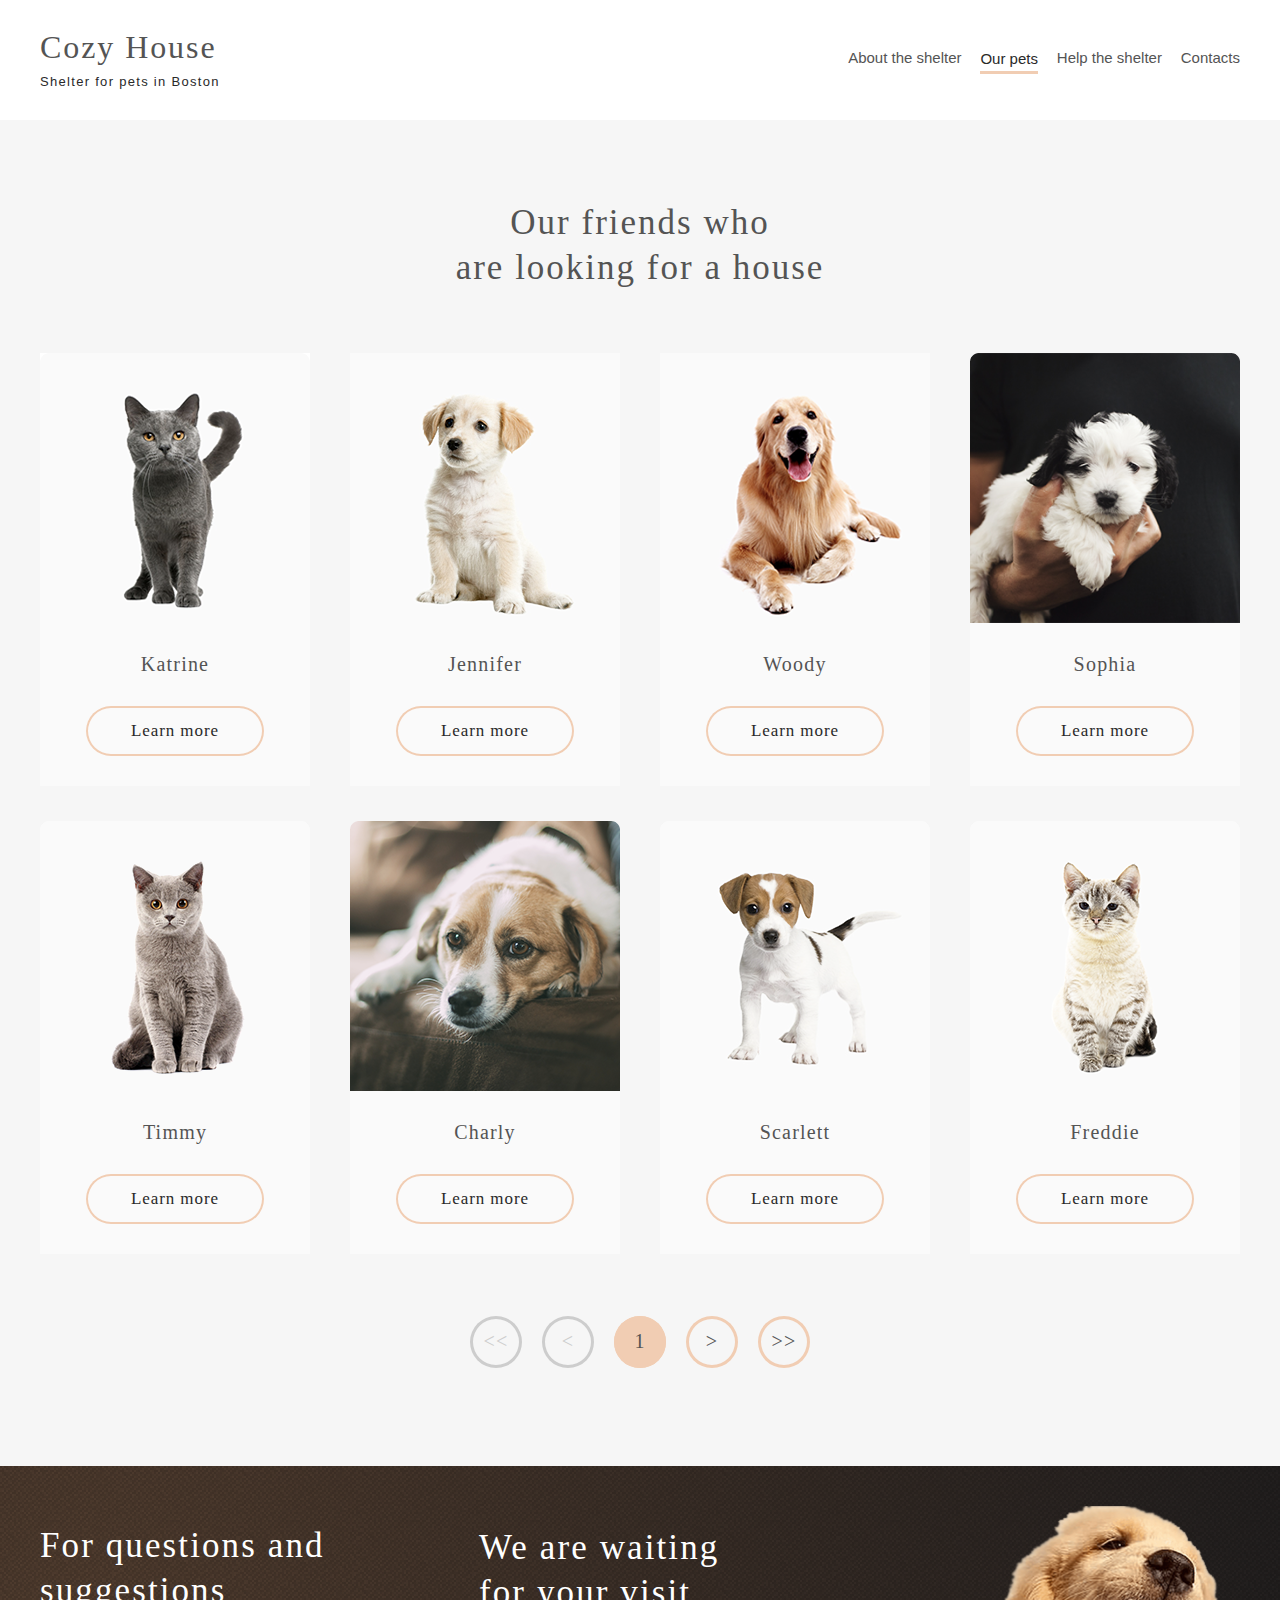
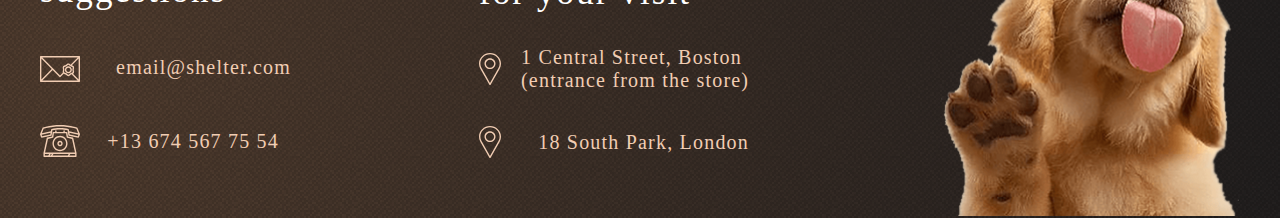
==== pages/pets/pets.html @ a956bc63 "feat: finish adaptive main page" ====
<!doctype html>
<html lang="en">
<head>
  <meta charset="UTF-8">
  <meta name="viewport"
        content="width=device-width, user-scalable=no, initial-scale=1.0, maximum-scale=1.0, minimum-scale=1.0">
  <meta http-equiv="X-UA-Compatible" content="ie=edge">
  <title>Our Pets</title>
  <link href="pets.css" type="text/css" rel="stylesheet">
  <link rel="icon" href="favicon.ico" type="image/x-icon">
</head>
<body>
<div class="wrapper">
  <header>
    <div class="logo">
      <div class="logo__title">
        Cozy House
      </div>
      <div class="logo__subtitle">
        Shelter for pets in Boston
      </div>
    </div>
    <nav class="menu">
      <img class="burger-button" src="../../assets/images/main/start_screen/Burger.svg" alt="">
      <ul class="list">
        <li class="list__item">
          <a class="list__link list__link_disabled">
            About the shelter
          </a>
        </li>
        <li class="list__item">
          <a class="list__link list__link_active">
            Our pets
          </a>
        </li>
        <li class="list__item">
          <a class="list__link list__link_disabled">
            Help the shelter
          </a>
        </li>
        <li class="list__item">
          <a class="list__link list__link_disabled">
            Contacts
          </a>
        </li>
      </ul>
    </nav>
  </header>
</div>
<div class="pets">
  <div class="wrapper">
    <div class="pets__wrapper">
      <h3 class="pets__title"><span>Our friends who</span> <span>are looking for a house</span></h3>
      <div class="pets__content">
        <div class="pets__content__cards">
          <div class="card card__left-side">
            <img class="card__image" src="../../assets/images/main/pets/pets-katrine.png" alt="Cat Katrine">
            <div class="card__content">
              <h4 class="card__title">
                Katrine
              </h4>
              <button class="card__button">Learn more</button>
            </div>
          </div>
          <div class="card">
            <img class="card__image" src="../../assets/images/main/pets/pets-jennifer.png" alt="Puppy Jennifer">
            <div class="card__content">
              <h4 class="card__title">
                Jennifer
              </h4>
              <button class="card__button">Learn more</button>
            </div>
          </div>
          <div class="card">
            <img class="card__image" src="../../assets/images/main/pets/pets-woody.png" alt="Dog Woody">
            <div class="card__content">
              <h4 class="card__title">
                Woody
              </h4>
              <button class="card__button">Learn more</button>
            </div>
          </div>
          <div class="card card__right-side">
            <img class="card__image" src="../../assets/images/pets_page/pets-sophia.png" alt="Dog Woody">
            <div class="card__content">
              <h4 class="card__title">
                Sophia
              </h4>
              <button class="card__button">Learn more</button>
            </div>
          </div>
          <div class="break"></div>
          <div class="card card__left-side">
            <img class="card__image" src="../../assets/images/pets_page/pets-timmy.png" alt="Dog Woody">
            <div class="card__content">
              <h4 class="card__title">
                Timmy
              </h4>
              <button class="card__button">Learn more</button>
            </div>
          </div>
          <div class="card">
            <img class="card__image" src="../../assets/images/pets_page/pets-charly.png" alt="Dog Woody">
            <div class="card__content">
              <h4 class="card__title">
                Charly
              </h4>
              <button class="card__button">Learn more</button>
            </div>
          </div>
          <div class="card">
            <img class="card__image" src="../../assets/images/pets_page/pets-scarlet.png" alt="Dog Woody">
            <div class="card__content">
              <h4 class="card__title">
                Scarlett
              </h4>
              <button class="card__button">Learn more</button>
            </div>
          </div>
          <div class="card card__right-side">
            <img class="card__image" src="../../assets/images/pets_page/pets-freddie.png" alt="Dog Woody">
            <div class="card__content">
              <h4 class="card__title">
                Freddie
              </h4>
              <button class="card__button">Learn more</button>
            </div>
          </div>
        </div>
      </div>
      <div class="pagination">
        <button class="pagination__button pagination__button__disabled"><<</button>
        <button class="pagination__button pagination__button__disabled"><</button>
        <button class="pagination__button pagination__button__active">1</button>
        <button class="pagination__button">></button>
        <button class="pagination__button">>></button>
      </div>
    </div>
  </div>
</div>


<footer class="footer">
  <div class="wrapper">
    <div class="footer__wrapper">
      <div class="footer__content">
        <div class="footer__content-1">
          <h3>For questions and suggestions</h3>
          <div class="footer__content-1__email">
            <img src="../../assets/images/main/footer/mail.svg" alt="">
            <h4><a href="mailto:email@shelter.com">email@shelter.com</a></h4>
          </div>
          <div class="footer__content-1__phone">
            <img src="../../assets/images/main/footer/phone.svg" alt="">
            <h4><a href="tel:13 674 567 75 54">+13 674 567 75 54</a></h4>
          </div>
        </div>
        <div class="footer__content-2">
          <h3><span>We are waiting</span><span> for your visit</span></h3>
          <div class="footer__content-2__address">
            <img src="../../assets/images/main/footer/pin.svg" alt="">
            <h4><a href="https://goo.gl/maps/xP6PQfseTddWFfBh7" target="_blank">1 Central Street, Boston (entrance from
              the store)</a></h4>
          </div>
          <div class="footer__content-2__city">
            <img src="../../assets/images/main/footer/pin.svg" alt="">
            <h4><a href="https://goo.gl/maps/x11BV74oHRao1bEs8" target="_blank">18 South Park, London</a></h4>
          </div>
        </div>
        <div class="footer__content-image">
          <img src="../../assets/images/main/footer/footer-puppy.png" alt="">
        </div>
      </div>
    </div>
  </div>
</footer>
</body>
</html>
---- pages/pets/pets.css ----
@font-face {
  font-family: Georgia; }
:root {
  font-size: 10px; }

* {
  margin: 0;
  padding: 0;
  -webkit-box-sizing: border-box;
  -moz-box-sizing: border-box;
  box-sizing: border-box; }

.wrapper {
  display: flex;
  margin: 0 auto;
  max-width: 128rem;
  justify-content: space-between; }

header {
  display: flex;
  justify-content: space-between;
  width: 100%;
  padding: 6rem 4rem; }

.logo {
  display: flex;
  flex-direction: column;
  margin-right: 8.1rem; }
  .logo__title {
    color: #F1CDB3;
    font-family: Georgia;
    font-size: 3.2rem;
    line-height: 110%;
    letter-spacing: 0.192rem;
    white-space: nowrap; }
  .logo__subtitle {
    margin-top: 10px;
    color: #FFFFFF;
    text-align: center;
    font-family: Arial;
    font-style: normal;
    font-weight: normal;
    font-size: 1.3rem;
    letter-spacing: 0.13rem;
    line-height: 110%; }

.menu {
  display: flex;
  width: 47.3rem; }
  .menu .burger-button {
    visibility: collapse; }

.list {
  display: flex;
  justify-content: space-between;
  width: 100%;
  margin: 0;
  padding-bottom: 0.4rem;
  list-style-type: none; }
  .list .list__item {
    display: flex;
    align-items: center;
    color: #FAFAFA; }
    .list .list__item .list__link {
      font-family: Arial, sans-serif;
      font-size: 1.5rem;
      line-height: 160%;
      cursor: pointer; }
      .list .list__item .list__link_active {
        border-bottom: solid 3px #F1CDB3;
        padding-top: 0.5rem; }
        .list .list__item .list__link_active:hover {
          border-bottom: transparent; }
      .list .list__item .list__link_disabled {
        color: #CDCDCD; }
        .list .list__item .list__link_disabled:hover {
          color: #fff; }

.bg {
  background: url(../../assets/images/noise_transparent@2x.png), radial-gradient(100% 215.42% at 0% 0%, #5B483A 0%, #262425 100%), #211F20; }

.hero {
  display: flex; }
  .hero__wrapper {
    display: flex;
    width: 100%;
    justify-content: space-between;
    flex-direction: row; }
  .hero__content {
    display: flex;
    flex-direction: column;
    justify-content: center;
    padding-bottom: 4rem;
    align-items: flex-start; }
  .hero__title {
    padding: 0 0 4rem 0;
    max-width: 31rem;
    color: #FFFFFF;
    line-height: 130%;
    font-family: Georgia, Serif;
    font-size: 4.4rem;
    font-weight: 400; }
  .hero__subtitle {
    padding-bottom: 1rem;
    max-width: 46rem;
    color: #CDCDCD;
    font-family: Arial, sans-serif;
    line-height: 160%;
    font-weight: 400;
    font-size: 1.5rem; }
  .hero__button {
    background-color: #F1CDB3;
    border-radius: 100px;
    font-family: Georgia, serif;
    font-size: 17px;
    padding: 1.5rem 4.5rem;
    letter-spacing: 0.0108rem;
    cursor: pointer;
    outline: transparent;
    border: none;
    transition-duration: 0.3s;
    color: #292929;
    margin-top: 3.5rem;
    margin-bottom: 4rem;
    letter-spacing: 0.1rem; }
    .hero__button:hover {
      background-color: #FDDCC4; }
  .hero .puppy-bg {
    padding: 0 0 0 4rem; }

.about {
  display: flex;
  justify-content: space-between; }
  .about__wrapper {
    display: flex;
    width: 100%;
    justify-content: space-between;
    padding: 8rem 17.5rem 10rem 17.5rem; }
  .about .wrapper {
    justify-content: center; }
  .about__content {
    display: flex;
    justify-content: center;
    flex-direction: column;
    max-width: 43rem;
    margin-left: 12rem; }
  .about__title {
    color: #545454;
    font-family: Georgia, Serif;
    font-style: normal;
    font-weight: normal;
    font-size: 3.5rem;
    line-height: 130%;
    letter-spacing: 0.21rem;
    color: #545454; }
    .about__title span {
      display: block; }
  .about__description {
    margin-top: 2.5rem; }
    .about__description p {
      color: #545454;
      font-family: Arial, sans-serif;
      font-style: normal;
      font-weight: normal;
      font-size: 1.5rem;
      line-height: 160%;
      color: #545454; }
      .about__description p:nth-child(2) {
        margin-top: 2.5rem; }

.pets {
  padding-top: 8rem;
  padding-bottom: 10rem;
  background: #F6F6F6; }
  .pets__wrapper {
    width: 100%;
    display: flex;
    flex-direction: column;
    align-items: center; }
  .pets__title {
    max-width: 40rem;
    text-align: center;
    color: #545454;
    font-family: Georgia, Serif;
    font-style: normal;
    font-weight: normal;
    font-size: 3.5rem;
    line-height: 130%;
    letter-spacing: 0.21rem;
    color: #545454; }
    .pets__title span {
      display: block;
      letter-spacing: 0.2rem; }
  .pets__content {
    display: flex;
    align-items: center; }
    .pets__content .slider-button {
      display: flex;
      justify-content: center;
      align-items: center;
      width: 5.2rem;
      height: 5.2rem;
      border: none;
      box-shadow: inset 0 0 0 0.3rem #F1CDB3;
      border-radius: 100%;
      padding: 1.9rem;
      background: transparent;
      cursor: pointer;
      transition-duration: 0.3s;
      outline: transparent;
      outline: transparent; }
      .pets__content .slider-button:hover {
        box-shadow: none;
        background-color: #FDDCC4; }
    .pets__content .slider-button_right {
      display: flex;
      justify-content: center;
      align-items: center;
      width: 5.2rem;
      height: 5.2rem;
      border: none;
      box-shadow: inset 0 0 0 0.3rem #F1CDB3;
      border-radius: 100%;
      padding: 1.9rem;
      background: transparent;
      cursor: pointer;
      transition-duration: 0.3s;
      outline: transparent;
      transform: scaleX(-1);
      outline: transparent; }
      .pets__content .slider-button_right:hover {
        box-shadow: none;
        background-color: #FDDCC4; }
    .pets__content__cards {
      display: flex;
      padding: 6rem 0.8rem; }
      .pets__content__cards .card {
        display: flex;
        flex-direction: column;
        border-radius: 0.9rem;
        margin: 0 4.5rem; }
        .pets__content__cards .card:hover {
          box-shadow: 0px 2px 35px 14px rgba(13, 13, 13, 0.04); }
        .pets__content__cards .card__image {
          width: 100%; }
        .pets__content__cards .card__content {
          display: flex;
          flex-direction: column;
          align-items: center;
          padding-bottom: 3rem;
          background: #fafafa; }
        .pets__content__cards .card__title {
          margin: 3rem 0;
          font-family: Georgia, Serif;
          font-style: normal;
          font-weight: normal;
          font-size: 2rem;
          line-height: 115%;
          letter-spacing: 0.12rem;
          color: #545454; }
        .pets__content__cards .card__button {
          background: transparent;
          box-shadow: inset 0 0 0 2px #F1CDB3;
          border-radius: 100px;
          font-family: Georgia, serif;
          font-size: 17px;
          padding: 1.5rem 4.5rem;
          letter-spacing: 0.0108rem;
          cursor: pointer;
          outline: transparent;
          border: none;
          transition-duration: 0.3s;
          color: #292929;
          letter-spacing: 0.09rem; }
          .pets__content__cards .card__button:hover {
            box-shadow: none;
            background-color: #FDDCC4; }
  .pets__button {
    background-color: #F1CDB3;
    border-radius: 100px;
    font-family: Georgia, serif;
    font-size: 17px;
    padding: 1.5rem 4.5rem;
    letter-spacing: 0.0108rem;
    cursor: pointer;
    outline: transparent;
    border: none;
    transition-duration: 0.3s;
    color: #292929;
    width: 26rem;
    letter-spacing: 0.09rem;
    padding: 1.8rem 4.5rem; }
    .pets__button:hover {
      background-color: #FDDCC4; }

.help {
  padding-top: 8rem;
  padding-bottom: 10rem; }
  .help__wrapper {
    width: 100%;
    display: flex;
    flex-direction: column;
    align-items: center; }
  .help__title {
    font-family: Georgia, Serif;
    font-style: normal;
    font-weight: normal;
    font-size: 3.5rem;
    line-height: 130%;
    letter-spacing: 0.21rem;
    color: #545454;
    text-align: center; }
    .help__title span {
      display: block; }
  .help__content {
    display: flex;
    flex-direction: row;
    max-width: 102.6rem;
    max-height: 28.1rem;
    margin-top: 6rem;
    text-align: center;
    justify-content: space-between;
    flex-wrap: wrap;
    gap: 0 8rem; }
    .help__content .help__item {
      display: flex;
      flex-direction: column;
      justify-content: space-between; }
      .help__content .help__item h4 {
        margin-top: 2rem;
        font-family: Georgia, Serif;
        font-style: normal;
        font-weight: normal;
        font-size: 2rem;
        line-height: 115%;
        letter-spacing: 0.12rem;
        color: #545454; }
    .help__content .help__item:nth-child(6) {
      margin-left: 8.5rem; }
    .help__content .help__item:nth-child(9) {
      margin-right: 8.5rem; }
    .help__content .help__item:nth-child(n+6) {
      margin-top: 5.5rem; }
    .help__content .help__icon {
      margin-bottom: 1rem; }

.donation {
  background: #F6F6F6; }
  .donation__wrapper {
    width: 100%;
    display: flex;
    flex-direction: column;
    align-items: center; }
  .donation__content {
    display: flex;
    flex-direction: row;
    padding: 8rem 14.2rem 0 18.2rem;
    margin-bottom: 10.2rem; }
    .donation__content__image {
      padding-top: 1rem; }
    .donation__content__info {
      display: flex;
      flex-direction: column;
      justify-content: space-between;
      padding-left: 3rem; }
      .donation__content__info span {
        display: block; }
      .donation__content__info h3 {
        font-family: Georgia, Serif;
        font-style: normal;
        font-weight: normal;
        font-size: 3.5rem;
        line-height: 130%;
        letter-spacing: 0.21rem;
        color: #545454; }
      .donation__content__info h5 {
        font-family: Georgia, Serif;
        font-style: normal;
        font-weight: normal;
        font-size: 1.5rem;
        line-height: 110%;
        letter-spacing: 0.09rem;
        padding-top: 2.2rem; }
      .donation__content__info .donation__credit {
        display: flex;
        flex-direction: row;
        justify-content: space-evenly;
        align-items: flex-start;
        height: 4.3rem;
        width: 34.9rem;
        border-radius: 0.9rem;
        background-color: #F1CDB3;
        margin-top: 1.8rem;
        padding-top: 1rem; }
        .donation__content__info .donation__credit__number {
          font-family: Georgia, Serif;
          font-style: normal;
          font-weight: normal;
          font-size: 2rem;
          line-height: 115%;
          letter-spacing: 0.12rem;
          color: #545454;
          cursor: pointer; }
      .donation__content__info p {
        font-family: Arial;
        font-style: italic;
        font-weight: normal;
        font-size: 1.2rem;
        line-height: 150%;
        padding-top: 2rem;
        color: #B2B2B2; }

.footer {
  background: url(../../assets/images/noise_transparent@2x.png), radial-gradient(110.67% 538.64% at 5.73% 50%, #513D2F 0%, #1A1A1C 100%), #211F20; }
  .footer__wrapper {
    width: 100%; }
  .footer__content {
    display: flex;
    flex-direction: row;
    align-items: center;
    justify-content: space-between; }
    .footer__content-1 {
      max-width: 30rem;
      height: 23.4rem;
      margin-left: 4rem;
      margin-bottom: 0.4rem; }
      .footer__content-1__email {
        display: flex;
        flex-direction: row;
        justify-content: space-between;
        width: 25.1rem;
        padding-top: 4.2rem; }
      .footer__content-1__phone {
        display: flex;
        flex-direction: row;
        justify-content: space-between;
        width: 23.9rem;
        padding-top: 4.3rem; }
        .footer__content-1__phone h4 {
          padding-top: 0.5rem; }
    .footer__content-2 {
      display: flex;
      flex-direction: column;
      width: 30.2rem;
      height: 23.4rem;
      margin-right: 2rem; }
      .footer__content-2 span {
        display: block; }
      .footer__content-2 h3 {
        max-width: 32.5rem; }
      .footer__content-2__address {
        display: flex;
        flex-direction: row;
        justify-content: space-between;
        margin-top: 3rem; }
        .footer__content-2__address h4 {
          padding-left: 2rem; }
      .footer__content-2__city {
        display: flex;
        flex-direction: row;
        justify-content: space-between;
        margin-top: 3.4rem;
        width: 27rem; }
        .footer__content-2__city h4 {
          margin-top: 0.5rem; }
    .footer__content a {
      color: #F1CDB3;
      text-decoration: none; }
      .footer__content a:hover {
        text-decoration: underline; }
    .footer__content-image {
      margin-top: 4rem;
      margin-right: 4rem; }
    .footer__content h3 {
      font-family: Georgia, Serif;
      font-style: normal;
      font-weight: normal;
      font-size: 3.5rem;
      line-height: 130%;
      letter-spacing: 0.21rem;
      color: #545454;
      color: #FFFFFF; }
    .footer__content h4 {
      font-family: Georgia, Serif;
      font-style: normal;
      font-weight: normal;
      font-size: 2rem;
      line-height: 115%;
      letter-spacing: 0.12rem;
      color: #545454;
      color: #F1CDB3; }

@media screen and (max-width: 1279px) {
  body {
    width: 76.8rem;
    margin: 0 auto; }

  .wrapper {
    max-width: 76.8rem; }

  header {
    padding: 3rem; }
    header .logo {
      margin-right: 4.1rem; }

  .hero {
    flex-wrap: wrap; }
    .hero__content {
      padding-right: 7rem;
      flex-direction: column;
      align-items: center;
      margin: 3rem 0 0 0; }
    .hero .puppy-bg {
      padding: 5.9rem 0 0 14.1rem;
      width: 71.2rem; }
    .hero__title {
      padding: 0 0 3rem 0;
      margin-right: 8rem; }
    .hero__subtitle {
      padding: 0;
      margin-top: 1.2rem;
      margin-left: 7.4rem; }
    .hero__button {
      margin: 4.5rem 0 0 6.8rem; }

  .about__wrapper {
    flex-direction: column-reverse;
    padding: 8rem 18rem 9.7rem 17rem; }
  .about__content {
    margin: 0; }
  .about__description p {
    width: 43rem; }
  .about__image-wrapper {
    padding-top: 8rem;
    padding-left: 6.5rem; }

  .pets {
    padding-top: 8.2rem; }
    .pets__content__cards {
      padding: 6rem 0; }
      .pets__content__cards .card:nth-child(1) {
        margin: 0 2rem 0 1rem; }
      .pets__content__cards .card:nth-child(2) {
        margin: 0 1rem 0 2rem; }
      .pets__content__cards .card:nth-child(3) {
        display: none; }

  .help {
    margin-bottom: 16.9rem; }
    .help__content {
      width: 63rem;
      height: 44.9rem; }
      .help__content .help__item:nth-child(n+6) {
        margin: 0; }
      .help__content .help__item:nth-child(1) {
        padding-left: 4.5rem; }
      .help__content .help__item:nth-child(2) {
        padding-right: 1rem; }
      .help__content .help__item:nth-child(3) {
        padding-right: 5.5rem; }
      .help__content .help__item:nth-child(4) {
        padding-left: 1rem;
        padding-top: 5.6rem; }
      .help__content .help__item:nth-child(5) {
        padding-top: 5.6rem;
        padding-right: 3rem; }
      .help__content .help__item:nth-child(6) {
        padding-right: 4rem;
        padding-top: 5.6rem; }
      .help__content .help__item:nth-child(7) {
        padding-left: 3.4rem;
        padding-top: 5.4rem; }
      .help__content .help__item:nth-child(8) {
        padding-left: 1.3rem;
        padding-top: 5.6rem; }
      .help__content .help__item:nth-child(9) {
        padding-right: 1rem;
        padding-top: 5.4rem; }

  .donation__content {
    flex-direction: column-reverse;
    margin-bottom: 9.7rem;
    padding: 8rem 14.2rem 0 14.2rem; }
    .donation__content__image {
      padding-top: 6rem; }
    .donation__content__info {
      padding-left: 6rem; }
      .donation__content__info h5 {
        padding-top: 2.2rem; }
      .donation__content__info p {
        padding-right: 9rem; }

  .footer__content {
    flex-wrap: wrap; }
    .footer__content-1 {
      margin-top: 3rem;
      margin-left: 6.3rem; }
    .footer__content-2 {
      margin-top: 3rem;
      margin-right: 6.3rem; }
    .footer__content-image {
      margin-top: 6.2rem;
      margin-left: 23.3rem; } }
@media screen and (max-width: 767px) {
  body {
    width: 32rem; }

  .wrapper {
    width: 32rem; }

  header {
    padding-top: 3rem;
    padding-left: 1rem; }

  .logo {
    margin-right: 4rem; }

  .menu .list {
    display: none; }
  .menu .burger-button {
    visibility: visible; }

  .hero__wrapper {
    align-items: center;
    margin-top: 3rem; }
  .hero__content {
    justify-content: space-between;
    margin: 0;
    padding: 0;
    width: 29.6rem;
    height: 30rem; }
  .hero__title {
    text-align: center;
    font-size: 2.5rem;
    padding: 0;
    margin: 0;
    width: 20rem;
    letter-spacing: 0.14rem; }
  .hero__subtitle {
    margin: 0; }
    .hero__subtitle span {
      padding-left: 1.7rem; }
  .hero__button {
    margin: 0 0 0.4rem; }
  .hero .puppy-bg {
    padding: 0;
    width: 26rem;
    margin-top: 10.3rem;
    margin-left: 4rem; }

  .about__wrapper {
    padding: 0;
    margin-bottom: 4.1rem; }
  .about__content {
    align-items: center; }
  .about__title {
    letter-spacing: 0.15rem;
    margin-top: 4.3rem;
    font-size: 2.5rem;
    text-align: center; }
  .about__description p {
    width: 27rem;
    text-align: justify; }
    .about__description p:nth-child(2) {
      margin-top: 2rem; }
  .about__image-wrapper {
    align-self: center;
    padding-left: 0;
    padding-top: 4rem; }
  .about__image {
    width: 26rem; }

  .pets {
    padding-top: 4.2rem;
    padding-bottom: 4rem; }
    .pets__title {
      font-size: 2.5rem; }
      .pets__title span {
        letter-spacing: 0.15rem; }
    .pets__content {
      flex-flow: wrap;
      justify-content: center; }
      .pets__content .slider-button {
        margin-right: 8rem; }
      .pets__content__cards {
        order: -1;
        padding: 4.4rem 0 2rem; }
        .pets__content__cards .card:nth-child(1) {
          margin: 0; }
        .pets__content__cards .card:nth-child(2) {
          display: none; }
    .pets__button {
      margin-top: 4.2rem; }

  .help {
    padding-top: 4.1rem; }
    .help__wrapper {
      margin-bottom: 5rem; }
    .help__title {
      font-size: 2.5rem;
      letter-spacing: 0.15rem; }
    .help__content {
      width: 29rem;
      height: 55.5rem;
      display: grid;
      grid-template-columns: 1fr 13rem;
      grid-gap: 2rem;
      margin-top: 4.2rem; }
      .help__content .help__item {
        align-items: center; }
        .help__content .help__item:nth-child(n) {
          padding: 0; }
        .help__content .help__item:nth-child(n+3) {
          margin-top: 1rem; }
        .help__content .help__item h4 {
          font-size: 1.5rem; }
        .help__content .help__item h4:nth-child(n) {
          margin-top: 1rem; }
      .help__content .help__icon {
        max-width: 5rem;
        max-height: 5rem; }

  .donation__content {
    padding: 4rem 0 0;
    margin-bottom: 3.9rem; }
    .donation__content__info {
      align-items: center;
      width: 30rem;
      height: 28.1rem;
      padding: 0; }
      .donation__content__info h3 {
        font-size: 2.5rem;
        letter-spacing: 0.15rem;
        text-align: center; }
      .donation__content__info h5 {
        margin-bottom: 2.1rem;
        letter-spacing: 0; }
      .donation__content__info p {
        padding-right: 0; }
    .donation__content .donation__credit {
      width: 28.1rem;
      margin: 0;
      padding-top: 1.2rem;
      padding-left: 0.3rem; }
      .donation__content .donation__credit a {
        font-size: 15px; }
    .donation__content__image {
      padding-top: 4.3rem;
      padding-left: 2rem; }
      .donation__content__image img {
        width: 26rem; }

  .footer__content-1 {
    display: flex;
    flex-direction: column;
    align-items: center;
    margin-left: 1rem; }
    .footer__content-1 h3 {
      font-size: 2.5rem;
      letter-spacing: 0.15rem;
      text-align: center; }
  .footer__content-2 {
    display: flex;
    flex-direction: column;
    align-items: center;
    margin-left: 1rem;
    margin-top: 1rem;
    margin-right: 0; }
    .footer__content-2__address {
      margin-top: 4rem; }
    .footer__content-2__city {
      margin-top: 4.4rem;
      margin-right: 3rem; }
    .footer__content-2 h3 {
      font-size: 2.5rem;
      letter-spacing: 0.15rem;
      text-align: center;
      max-width: 27.5rem; }
      .footer__content-2 h3 span {
        display: inline; }
  .footer__content-image {
    margin-top: 2.7rem;
    margin-right: 0;
    margin-left: 3rem; }
    .footer__content-image img {
      width: 26rem; } }
body > div.wrapper > header {
  margin: 0; }

header {
  padding: 3rem 4rem; }
  header .logo__title {
    color: #545454; }
  header .logo__subtitle {
    color: #292929; }
  header .list__link_disabled {
    color: #545454; }

.list .list__item .list__link {
  color: #545454; }
  .list .list__item .list__link:hover {
    color: #292929; }
  .list .list__item .list__link_active {
    color: #292929; }

.pets__content__cards {
  flex-wrap: wrap;
  padding: 6.2rem 4rem 2.7rem 4rem; }
  .pets__content__cards .card {
    margin: 0 2rem 3.5rem; }
    .pets__content__cards .card__left-side {
      margin-left: 0; }
    .pets__content__cards .card__right-side {
      margin-right: 0; }

.pets {
  padding-bottom: 9.8rem;
  background: #F6F6F6; }
  .pets__wrapper {
    display: grid;
    place-items: center; }
  .pets .pagination {
    display: flex;
    flex-direction: row; }
    .pets .pagination__button {
      display: flex;
      justify-content: center;
      align-items: center;
      width: 5.2rem;
      height: 5.2rem;
      border: none;
      box-shadow: inset 0 0 0 0.3rem #F1CDB3;
      border-radius: 100%;
      padding: 1.9rem;
      background: transparent;
      cursor: pointer;
      transition-duration: 0.3s;
      outline: transparent;
      font-family: Georgia, Serif;
      font-style: normal;
      font-weight: normal;
      font-size: 2rem;
      line-height: 115%;
      letter-spacing: 0.12rem;
      color: #545454;
      margin: 0 1rem; }
      .pets .pagination__button:hover {
        box-shadow: none;
        background-color: #FDDCC4; }
      .pets .pagination__button__disabled {
        box-shadow: inset 0 0 0 0.3rem #CDCDCD;
        color: #CDCDCD; }
        .pets .pagination__button__disabled:hover {
          cursor: default;
          box-shadow: inset 0 0 0 0.3rem #CDCDCD;
          background-color: #FAFAFA; }
      .pets .pagination__button__active {
        background-color: #F1CDB3;
        box-shadow: inset 0 0 0 0.3rem #F1CDB3; }
        .pets .pagination__button__active:hover {
          background-color: #FDDCC4; }

@media screen and (max-width: 1279px) {
  header {
    padding: 3rem; }

  .pets__content__cards {
    justify-content: center;
    padding: 0;
    margin-top: 3rem; } }

/*# sourceMappingURL=pets.css.map */
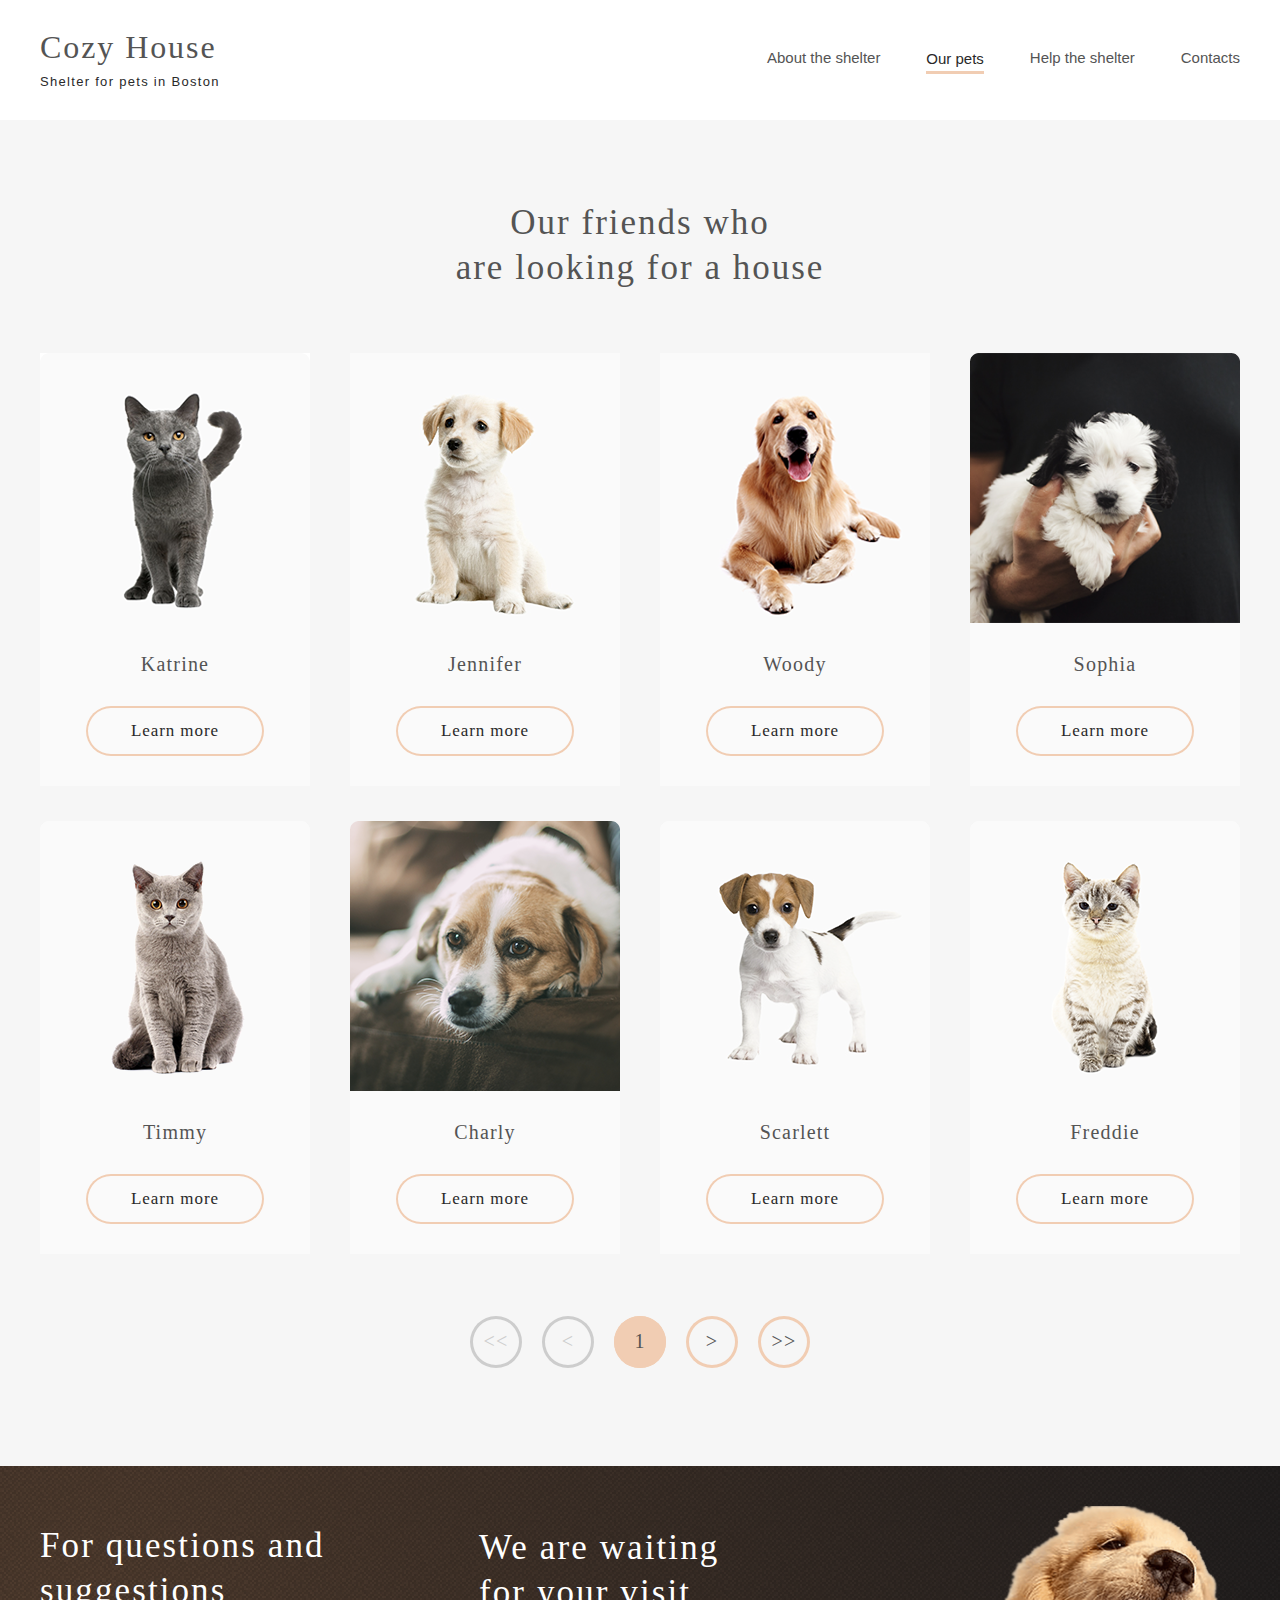
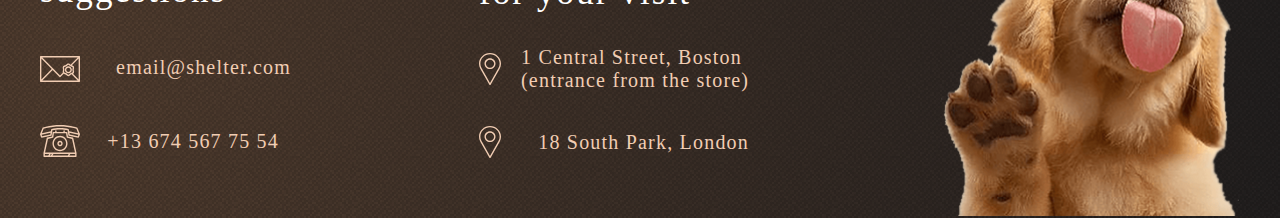
==== commit e0164129: "feat: add burger menu" ====
--- a/pages/pets/pets.html
+++ b/pages/pets/pets.html
@@ -10,8 +10,48 @@
   <link rel="icon" href="favicon.ico" type="image/x-icon">
 </head>
 <body>
+<div class="burger-wrapper">
+  <div id="burger-menu-bg">
+    <div class="burger-logo">
+      <div class="burger-logo__title">
+        Cozy House
+      </div>
+      <div class="burger-logo__subtitle">
+        Shelter for pets in Boston
+      </div>
+    </div>
+    <nav id="burger-menu" class="burger-menu">
+      <img id="openBurger" class="burger-button" src="../../assets/images/main/start_screen/Burger.svg" alt="">
+
+      <ul id="burger-menu-list" class="burger-list">
+        <li class="burger-list__item">
+          <a class="list__link list__link_disabled" href="../main/main.html">
+            About the shelter
+          </a>
+        </li>
+        <li class="burger-list__item">
+          <a class="list__link list__link_active" href="../pets/pets.html">
+            Our pets
+          </a>
+        </li>
+        <li class="burger-list__item">
+          <a class="list__link list__link_disabled" href="javascript:void(0)">
+            Help the shelter
+          </a>
+        </li>
+        <li class="burger-list__item">
+          <a class="list__link list__link_disabled" href="javascript:void(0)">
+            Contacts
+          </a>
+        </li>
+      </ul>
+      <!--        </div>-->
+    </nav>
+  </div>
+</div>
+<div id="burger-fade"></div>
 <div class="wrapper">
-  <header>
+  <header id="main-header" class="header">
     <div class="logo">
       <div class="logo__title">
         Cozy House
@@ -20,26 +60,25 @@
         Shelter for pets in Boston
       </div>
     </div>
-    <nav class="menu">
-      <img class="burger-button" src="../../assets/images/main/start_screen/Burger.svg" alt="">
-      <ul class="list">
-        <li class="list__item">
-          <a class="list__link list__link_disabled">
+    <nav id="menu" class="menu">
+      <ul id="menu-list" class="list">
+        <li class="list__item">
+          <a class="list__link list__link_disabled" href="../main/main.html">
             About the shelter
           </a>
         </li>
         <li class="list__item">
-          <a class="list__link list__link_active">
+          <a class="list__link list__link_active" href="../pets/pets.html">
             Our pets
           </a>
         </li>
         <li class="list__item">
-          <a class="list__link list__link_disabled">
+          <a class="list__link list__link_disabled" href="javascript:void(0)">
             Help the shelter
           </a>
         </li>
         <li class="list__item">
-          <a class="list__link list__link_disabled">
+          <a class="list__link list__link_disabled" href="javascript:void(0)">
             Contacts
           </a>
         </li>
@@ -139,7 +178,6 @@
   </div>
 </div>
 
-
 <footer class="footer">
   <div class="wrapper">
     <div class="footer__wrapper">
@@ -175,4 +213,5 @@
   </div>
 </footer>
 </body>
+<script src="./script.js"></script>
 </html>--- a/pages/pets/pets.css
+++ b/pages/pets/pets.css
@@ -1,5 +1,15 @@
 @font-face {
   font-family: Georgia; }
+@keyframes slideIn {
+  from {
+    margin-left: 100%;
+    width: 300%; }
+  50% {
+    margin-left: 50%;
+    width: 200%; }
+  to {
+    margin-left: 0;
+    width: 100%; } }
 :root {
   font-size: 10px; }
 
@@ -20,7 +30,8 @@
   display: flex;
   justify-content: space-between;
   width: 100%;
-  padding: 6rem 4rem; }
+  padding: 6rem 4rem;
+  transition: 400ms; }
 
 .logo {
   display: flex;
@@ -50,30 +61,33 @@
   .menu .burger-button {
     visibility: collapse; }
 
-.list {
+#menu-list {
   display: flex;
   justify-content: space-between;
   width: 100%;
   margin: 0;
   padding-bottom: 0.4rem;
   list-style-type: none; }
-  .list .list__item {
+  #menu-list .list__item {
     display: flex;
     align-items: center;
-    color: #FAFAFA; }
-    .list .list__item .list__link {
+    color: #FAFAFA;
+    text-decoration: none; }
+    #menu-list .list__item .list__link {
+      text-decoration: none;
       font-family: Arial, sans-serif;
       font-size: 1.5rem;
       line-height: 160%;
       cursor: pointer; }
-      .list .list__item .list__link_active {
+      #menu-list .list__item .list__link_active {
+        color: #FAFAFA;
         border-bottom: solid 3px #F1CDB3;
         padding-top: 0.5rem; }
-        .list .list__item .list__link_active:hover {
+        #menu-list .list__item .list__link_active:hover {
           border-bottom: transparent; }
-      .list .list__item .list__link_disabled {
+      #menu-list .list__item .list__link_disabled {
         color: #CDCDCD; }
-        .list .list__item .list__link_disabled:hover {
+        #menu-list .list__item .list__link_disabled:hover {
           color: #fff; }
 
 .bg {
@@ -130,7 +144,8 @@
 
 .about {
   display: flex;
-  justify-content: space-between; }
+  justify-content: space-between;
+  background-color: #FFFFFF; }
   .about__wrapper {
     display: flex;
     width: 100%;
@@ -294,6 +309,7 @@
       background-color: #FDDCC4; }
 
 .help {
+  background-color: #FFFFFF;
   padding-top: 8rem;
   padding-bottom: 10rem; }
   .help__wrapper {
@@ -490,9 +506,19 @@
       color: #545454;
       color: #F1CDB3; }
 
+#burger-menu-bg {
+  right: -1400px;
+  transition: 600ms;
+  display: flex;
+  visibility: visible;
+  height: 823px;
+  width: 320px;
+  position: fixed;
+  background-color: #292929;
+  z-index: 1; }
+
 @media screen and (max-width: 1279px) {
   body {
-    width: 76.8rem;
     margin: 0 auto; }
 
   .wrapper {
@@ -505,6 +531,8 @@
 
   .hero {
     flex-wrap: wrap; }
+    .hero__wrapper {
+      flex-direction: column; }
     .hero__content {
       padding-right: 7rem;
       flex-direction: column;
@@ -525,7 +553,7 @@
 
   .about__wrapper {
     flex-direction: column-reverse;
-    padding: 8rem 18rem 9.7rem 17rem; }
+    padding: 8rem 16rem 9.7rem 16rem; }
   .about__content {
     margin: 0; }
   .about__description p {
@@ -546,7 +574,7 @@
         display: none; }
 
   .help {
-    margin-bottom: 16.9rem; }
+    padding-bottom: 26.8rem; }
     .help__content {
       width: 63rem;
       height: 44.9rem; }
@@ -580,7 +608,7 @@
   .donation__content {
     flex-direction: column-reverse;
     margin-bottom: 9.7rem;
-    padding: 8rem 14.2rem 0 14.2rem; }
+    padding: 8rem 11.2rem 0 13.2rem; }
     .donation__content__image {
       padding-top: 6rem; }
     .donation__content__info {
@@ -602,8 +630,95 @@
       margin-top: 6.2rem;
       margin-left: 23.3rem; } }
 @media screen and (max-width: 767px) {
-  body {
-    width: 32rem; }
+  body #burger-fade {
+    display: none;
+    position: fixed;
+    width: 76.7rem;
+    height: 80rem;
+    background-color: #292929;
+    opacity: .6; }
+  body #burger-fade.show {
+    display: block; }
+  body .burger-wrapper {
+    display: flex;
+    justify-items: right; }
+  body .burger-logo {
+    display: none; }
+  body .burger-menu {
+    float: right;
+    align-items: flex-end;
+    flex-flow: column-reverse;
+    justify-content: center;
+    position: absolute;
+    display: flex;
+    width: 32rem;
+    padding-right: 4rem;
+    top: 25rem;
+    text-align-last: center; }
+  body #burger-menu-bg.show {
+    right: 0; }
+    body #burger-menu-bg.show .burger-logo {
+      display: flex;
+      flex-direction: column;
+      margin-right: 12rem;
+      width: 30rem;
+      height: 6rem;
+      align-items: center;
+      margin-top: 3rem; }
+      body #burger-menu-bg.show .burger-logo__title {
+        color: #F1CDB3;
+        font-family: Georgia;
+        font-size: 3.2rem;
+        line-height: 110%;
+        letter-spacing: 0.192rem;
+        white-space: nowrap; }
+      body #burger-menu-bg.show .burger-logo__subtitle {
+        margin-top: 10px;
+        color: #FFFFFF;
+        text-align: center;
+        font-family: Arial;
+        font-style: normal;
+        font-weight: normal;
+        font-size: 1.3rem;
+        letter-spacing: 0.13rem;
+        line-height: 110%; }
+    body #burger-menu-bg.show #burger-menu-list {
+      visibility: visible;
+      display: grid;
+      grid-gap: 4rem;
+      font-size: 32px;
+      font-style: normal;
+      font-weight: 400;
+      line-height: 51px;
+      letter-spacing: 0;
+      text-align: left;
+      text-decoration: none; }
+      body #burger-menu-bg.show #burger-menu-list .burger-list__item {
+        list-style: none; }
+        body #burger-menu-bg.show #burger-menu-list .burger-list__item a {
+          text-decoration: none;
+          color: #CDCDCD; }
+        body #burger-menu-bg.show #burger-menu-list .burger-list__item .list__link_active {
+          color: #FAFAFA;
+          border-bottom: solid 3px #F1CDB3; }
+          body #burger-menu-bg.show #burger-menu-list .burger-list__item .list__link_active:hover {
+            border-bottom: transparent; }
+        body #burger-menu-bg.show #burger-menu-list .burger-list__item .list__link_disabled {
+          color: #CDCDCD; }
+          body #burger-menu-bg.show #burger-menu-list .burger-list__item .list__link_disabled:hover {
+            color: #fff; }
+  body .burger-button {
+    display: block;
+    visibility: visible;
+    right: 5rem;
+    position: fixed;
+    top: 5rem;
+    transition: 600ms; }
+  body #burger-menu-list {
+    visibility: collapse; }
+  body #burger-menu-bg.close {
+    right: -3000;
+    transition: 600ms; }
 
   .wrapper {
     width: 32rem; }
@@ -612,13 +727,30 @@
     padding-top: 3rem;
     padding-left: 1rem; }
 
+  .header.hide {
+    transition: 600ms;
+    -webkit-transform: translateY(-45rem); }
+
   .logo {
     margin-right: 4rem; }
 
-  .menu .list {
-    display: none; }
-  .menu .burger-button {
-    visibility: visible; }
+  .menu {
+    height: 2rem;
+    justify-content: center;
+    position: fixed; }
+    .menu .list {
+      visibility: hidden; }
+    .menu .burger-button {
+      position: relative;
+      height: 22px;
+      visibility: visible;
+      margin-top: 2rem; }
+    .menu .menu-bg {
+      width: 0;
+      height: 0; }
+
+  .show .burger-button {
+    transform: rotate(90deg); }
 
   .hero__wrapper {
     align-items: center;
@@ -769,7 +901,7 @@
     .footer__content-2__address {
       margin-top: 4rem; }
     .footer__content-2__city {
-      margin-top: 4.4rem;
+      margin-top: 4rem;
       margin-right: 3rem; }
     .footer__content-2 h3 {
       font-size: 2.5rem;
@@ -796,12 +928,15 @@
   header .list__link_disabled {
     color: #545454; }
 
-.list .list__item .list__link {
-  color: #545454; }
-  .list .list__item .list__link:hover {
+#menu-list .list__item .list__link {
+  color: #545454;
+  text-decoration: none; }
+  #menu-list .list__item .list__link:hover {
     color: #292929; }
-  .list .list__item .list__link_active {
+  #menu-list .list__item .list__link_active {
     color: #292929; }
+  #menu-list .list__item .list__link_disabled {
+    color: #545454; }
 
 .pets__content__cards {
   flex-wrap: wrap;
@@ -864,9 +999,57 @@
   header {
     padding: 3rem; }
 
-  .pets__content__cards {
-    justify-content: center;
-    padding: 0;
-    margin-top: 3rem; } }
+  .pets {
+    padding-bottom: 7.6rem; }
+    .pets__content__cards {
+      justify-content: center;
+      padding: 0;
+      margin-top: 1rem; }
+      .pets__content__cards .card:nth-child(n) {
+        margin: 2rem; }
+      .pets__content__cards .card:nth-child(3) {
+        display: flex; }
+      .pets__content__cards .card:nth-child(n+8) {
+        display: none; }
+      .pets__content__cards .card:nth-child(n+3) {
+        margin-top: 1.3rem; }
+      .pets__content__cards .card:nth-child(7) {
+        margin-top: 1.1rem; }
+
+  .pagination {
+    margin-top: 2rem; } }
+@media screen and (max-width: 768px) {
+  header {
+    padding-top: 3rem;
+    padding-left: 1rem; }
+
+  .pets {
+    padding-bottom: 4.4rem; }
+    .pets__wrapper {
+      display: flex; }
+    .pets__content__cards {
+      justify-content: center;
+      padding: 0;
+      margin-top: 1.3rem; }
+      .pets__content__cards .card__button {
+        margin-top: 0.05rem;
+        padding: 1.64rem 4.5rem; }
+      .pets__content__cards .card:nth-child(1) {
+        margin-top: 3rem; }
+      .pets__content__cards .card:nth-child(2) {
+        display: flex;
+        margin: 1.3rem; }
+        .pets__content__cards .card:nth-child(2) .card__title {
+          margin-top: 2.7rem; }
+      .pets__content__cards .card:nth-child(n+4) {
+        display: none; }
+      .pets__content__cards .card:nth-child(n+3) {
+        margin-top: 1.8rem; }
+    .pets .pagination__button:nth-child(1) {
+      margin-right: 0; }
+    .pets .pagination__button__active {
+      margin: 0; }
+    .pets .pagination__button:nth-child(5) {
+      margin-left: 0; } }
 
 /*# sourceMappingURL=pets.css.map */
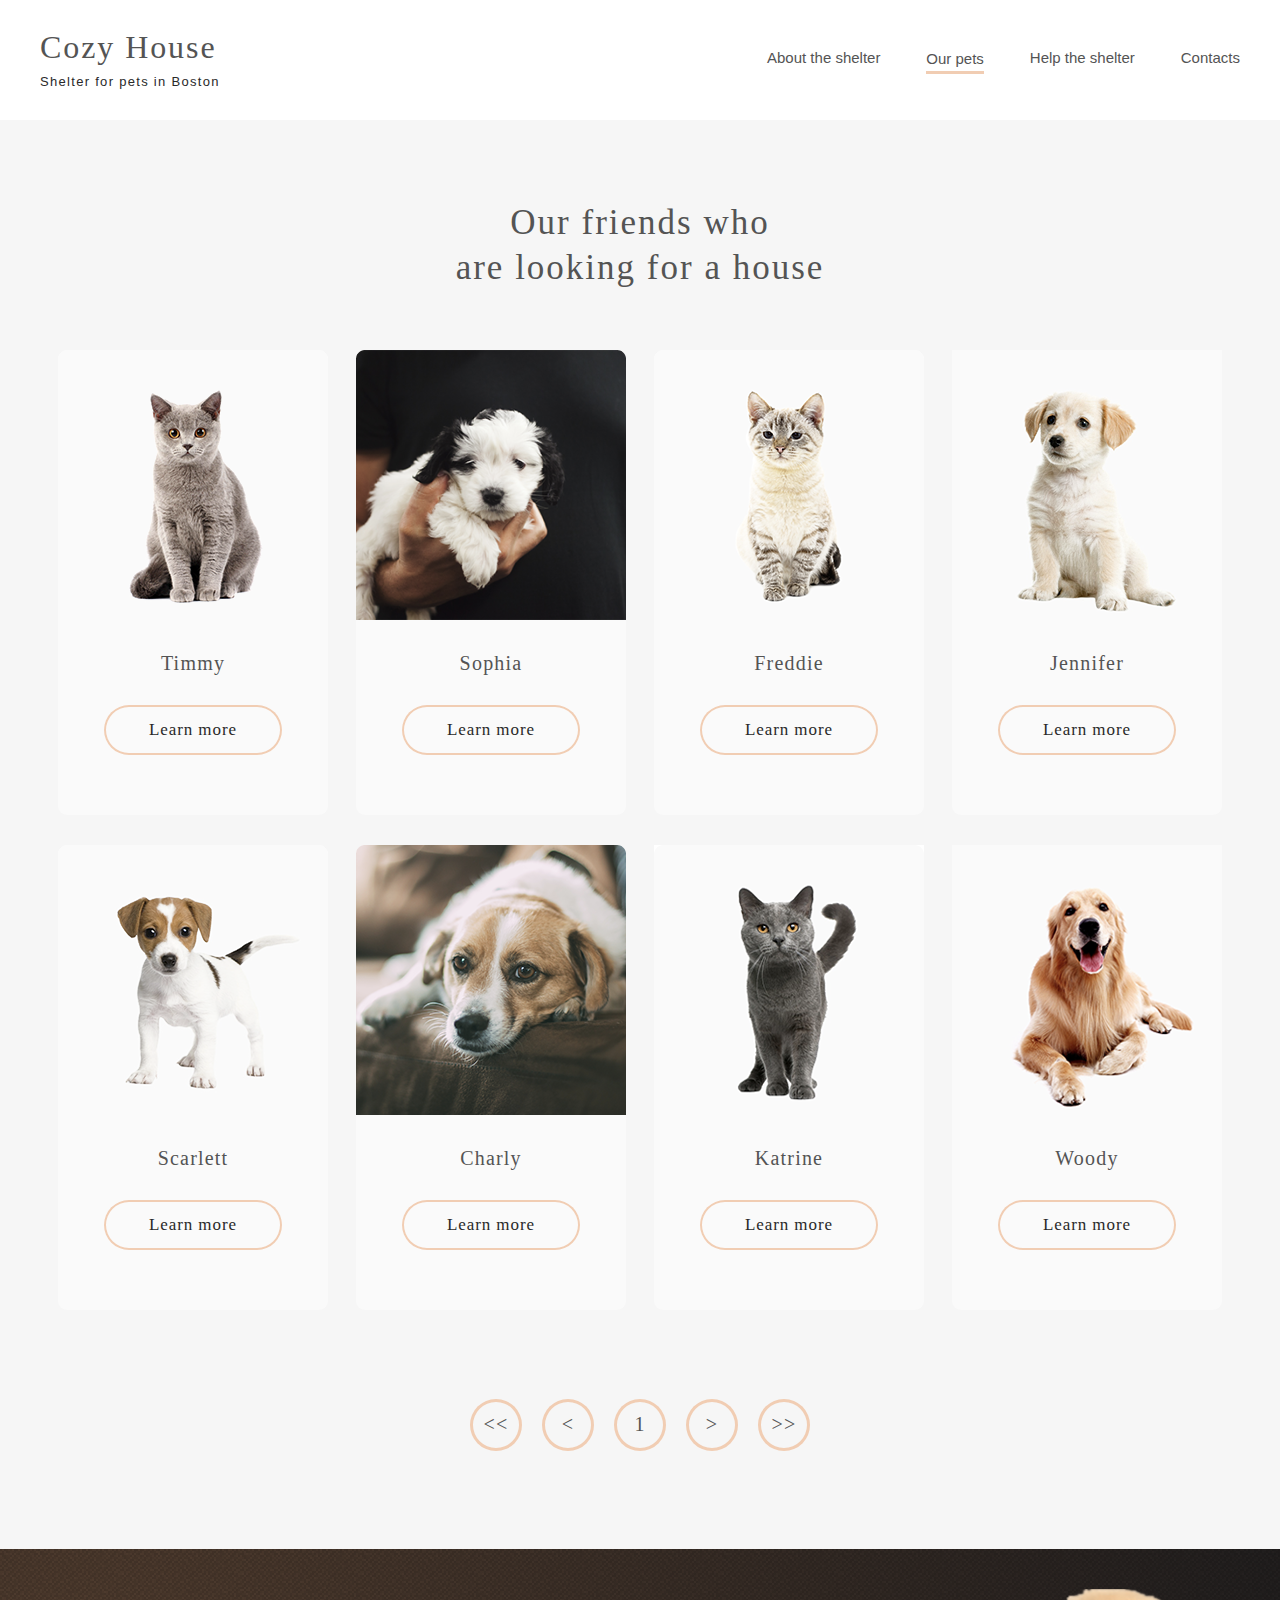
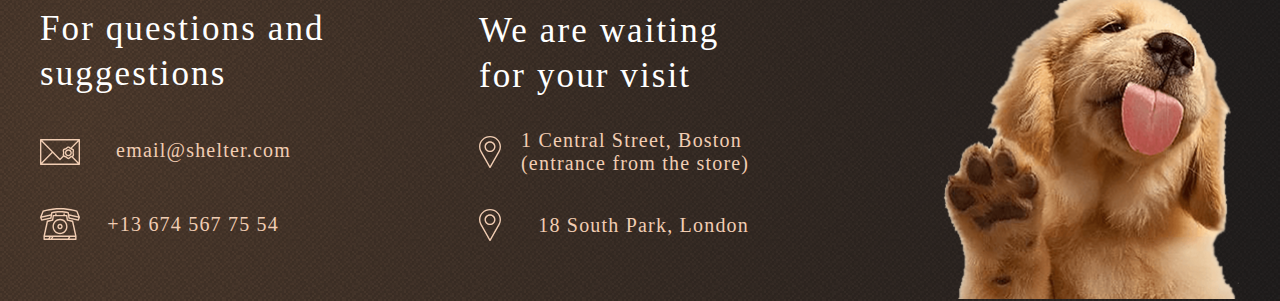
==== commit 5d8ed662: "feat: generation on pets page" ====
--- a/pages/pets/pets.html
+++ b/pages/pets/pets.html
@@ -22,7 +22,6 @@
     </div>
     <nav id="burger-menu" class="burger-menu">
       <img id="openBurger" class="burger-button" src="../../assets/images/main/start_screen/Burger.svg" alt="">
-
       <ul id="burger-menu-list" class="burger-list">
         <li class="burger-list__item">
           <a class="list__link list__link_disabled" href="../main/main.html">
@@ -45,7 +44,6 @@
           </a>
         </li>
       </ul>
-      <!--        </div>-->
     </nav>
   </div>
 </div>
@@ -91,93 +89,21 @@
     <div class="pets__wrapper">
       <h3 class="pets__title"><span>Our friends who</span> <span>are looking for a house</span></h3>
       <div class="pets__content">
-        <div class="pets__content__cards">
-          <div class="card card__left-side">
-            <img class="card__image" src="../../assets/images/main/pets/pets-katrine.png" alt="Cat Katrine">
-            <div class="card__content">
-              <h4 class="card__title">
-                Katrine
-              </h4>
-              <button class="card__button">Learn more</button>
-            </div>
-          </div>
-          <div class="card">
-            <img class="card__image" src="../../assets/images/main/pets/pets-jennifer.png" alt="Puppy Jennifer">
-            <div class="card__content">
-              <h4 class="card__title">
-                Jennifer
-              </h4>
-              <button class="card__button">Learn more</button>
-            </div>
-          </div>
-          <div class="card">
-            <img class="card__image" src="../../assets/images/main/pets/pets-woody.png" alt="Dog Woody">
-            <div class="card__content">
-              <h4 class="card__title">
-                Woody
-              </h4>
-              <button class="card__button">Learn more</button>
-            </div>
-          </div>
-          <div class="card card__right-side">
-            <img class="card__image" src="../../assets/images/pets_page/pets-sophia.png" alt="Dog Woody">
-            <div class="card__content">
-              <h4 class="card__title">
-                Sophia
-              </h4>
-              <button class="card__button">Learn more</button>
-            </div>
-          </div>
-          <div class="break"></div>
-          <div class="card card__left-side">
-            <img class="card__image" src="../../assets/images/pets_page/pets-timmy.png" alt="Dog Woody">
-            <div class="card__content">
-              <h4 class="card__title">
-                Timmy
-              </h4>
-              <button class="card__button">Learn more</button>
-            </div>
-          </div>
-          <div class="card">
-            <img class="card__image" src="../../assets/images/pets_page/pets-charly.png" alt="Dog Woody">
-            <div class="card__content">
-              <h4 class="card__title">
-                Charly
-              </h4>
-              <button class="card__button">Learn more</button>
-            </div>
-          </div>
-          <div class="card">
-            <img class="card__image" src="../../assets/images/pets_page/pets-scarlet.png" alt="Dog Woody">
-            <div class="card__content">
-              <h4 class="card__title">
-                Scarlett
-              </h4>
-              <button class="card__button">Learn more</button>
-            </div>
-          </div>
-          <div class="card card__right-side">
-            <img class="card__image" src="../../assets/images/pets_page/pets-freddie.png" alt="Dog Woody">
-            <div class="card__content">
-              <h4 class="card__title">
-                Freddie
-              </h4>
-              <button class="card__button">Learn more</button>
-            </div>
-          </div>
-        </div>
+        <div class="pets__content__cards block-slides"></div>
       </div>
       <div class="pagination">
-        <button class="pagination__button pagination__button__disabled"><<</button>
-        <button class="pagination__button pagination__button__disabled"><</button>
-        <button class="pagination__button pagination__button__active">1</button>
-        <button class="pagination__button">></button>
-        <button class="pagination__button">>></button>
+        <button class="pagination__button to-start"><<</button>
+        <button class="pagination__button prev "><</button>
+        <button class="pagination__button count-page">
+          <span class="count-page">1</span>
+        </button>
+        <button class="pagination__button next">></button>
+        <button class="pagination__button to-end">>></button>
       </div>
     </div>
   </div>
 </div>
-
+<!--pagination__button__disabled-->
 <footer class="footer">
   <div class="wrapper">
     <div class="footer__wrapper">
@@ -213,5 +139,6 @@
   </div>
 </footer>
 </body>
-<script src="./script.js"></script>
+<script src="../main/script.js"></script>
+<script src="pets.js"></script>
 </html>--- a/pages/pets/pets.css
+++ b/pages/pets/pets.css
@@ -1,15 +1,5 @@
 @font-face {
   font-family: Georgia; }
-@keyframes slideIn {
-  from {
-    margin-left: 100%;
-    width: 300%; }
-  50% {
-    margin-left: 50%;
-    width: 200%; }
-  to {
-    margin-left: 0;
-    width: 100%; } }
 :root {
   font-size: 10px; }
 
@@ -19,6 +9,89 @@
   -webkit-box-sizing: border-box;
   -moz-box-sizing: border-box;
   box-sizing: border-box; }
+
+.popup-card {
+  align-items: center;
+  justify-content: center;
+  position: fixed;
+  top: 0;
+  left: 0;
+  width: 100%;
+  height: 100vh;
+  opacity: 0;
+  background: rgba(41, 41, 41, 0.6);
+  transition: opacity 0.4s ease-in-out 0.01s;
+  z-index: 1;
+  cursor: pointer; }
+
+.popup-card .content {
+  position: relative;
+  display: flex;
+  justify-content: space-between;
+  box-sizing: border-box;
+  padding-right: 20px;
+  width: 900px;
+  background: #fafafa;
+  border-radius: 9px;
+  z-index: 2;
+  opacity: 0;
+  transition: opacity 0.4s ease-in-out;
+  cursor: auto; }
+
+.popup-card .content .img-pets {
+  width: 500px;
+  border-bottom-left-radius: 9px; }
+
+.popup-card .content .block-text {
+  width: 351px;
+  display: flex;
+  flex-direction: column; }
+
+.popup-card .content .block-text .control {
+  align-self: flex-end;
+  transform: translate(62px, -52px);
+  cursor: pointer; }
+
+.popup-card .content .block-text h3 {
+  color: #000; }
+
+.popup-card .content .block-text h4 {
+  padding-top: 10px;
+  font-family: Georgia;
+  font-size: 20px;
+  line-height: 115%;
+  letter-spacing: 0.06em; }
+
+.popup-card .content .block-text p {
+  padding-top: 40px;
+  font-family: Georgia;
+  font-size: 15px;
+  line-height: 110%;
+  letter-spacing: 0.06em; }
+
+.popup-card .content .block-text ul {
+  padding-top: 40px;
+  padding-left: 16px;
+  list-style-type: disc;
+  color: #f1cdb3; }
+
+.popup-card .content .block-text ul li {
+  padding-top: 11px; }
+
+.popup-card .content .block-text ul li:first-child {
+  padding-top: 0; }
+
+.popup-card .content .block-text ul li strong,
+.popup-card .content .block-text ul li span {
+  font-family: Georgia;
+  font-weight: bold;
+  font-size: 15px;
+  line-height: 110%;
+  letter-spacing: 0.06em;
+  color: #000000; }
+
+.popup-card .content .block-text ul li span {
+  font-weight: normal; }
 
 .wrapper {
   display: flex;
@@ -91,7 +164,7 @@
           color: #fff; }
 
 .bg {
-  background: url(../../assets/images/noise_transparent@2x.png), radial-gradient(100% 215.42% at 0% 0%, #5B483A 0%, #262425 100%), #211F20; }
+  background: url(../../../assets/images/noise_transparent@2x.png), radial-gradient(100% 215.42% at 0% 0%, #5B483A 0%, #262425 100%), #211F20; }
 
 .hero {
   display: flex; }
@@ -208,7 +281,10 @@
       letter-spacing: 0.2rem; }
   .pets__content {
     display: flex;
-    align-items: center; }
+    align-items: center;
+    overflow: hidden;
+    width: 120rem;
+    justify-content: space-between; }
     .pets__content .slider-button {
       display: flex;
       justify-content: center;
@@ -227,7 +303,7 @@
       .pets__content .slider-button:hover {
         box-shadow: none;
         background-color: #FDDCC4; }
-    .pets__content .slider-button_right {
+    .pets__content .slider-button.right {
       display: flex;
       justify-content: center;
       align-items: center;
@@ -243,17 +319,40 @@
       outline: transparent;
       transform: scaleX(-1);
       outline: transparent; }
-      .pets__content .slider-button_right:hover {
+      .pets__content .slider-button.right:hover {
         box-shadow: none;
         background-color: #FDDCC4; }
     .pets__content__cards {
       display: flex;
-      padding: 6rem 0.8rem; }
+      min-width: 0;
+      position: relative;
+      padding: 59px 8px;
+      overflow: hidden;
+      justify-content: space-between;
+      align-items: center; }
+      .pets__content__cards .slide {
+        display: flex;
+        flex-direction: row;
+        position: relative;
+        left: 0;
+        justify-content: space-around;
+        width: 100%;
+        min-width: 100%; }
+        .pets__content__cards .slide.to-left {
+          animation: left 0.5s ease-in-out; }
+        .pets__content__cards .slide.to-right {
+          animation: left 0.5s ease-in-out reverse; }
       .pets__content__cards .card {
-        display: flex;
+        display: block;
         flex-direction: column;
         border-radius: 0.9rem;
-        margin: 0 4.5rem; }
+        margin: 0 4.5rem;
+        min-width: 0;
+        max-width: 27rem;
+        flex-shrink: 0;
+        text-align: center;
+        background-color: #fafafa;
+        transition: 0.3s ease-in-out; }
         .pets__content__cards .card:hover {
           box-shadow: 0px 2px 35px 14px rgba(13, 13, 13, 0.04); }
         .pets__content__cards .card__image {
@@ -263,8 +362,9 @@
           flex-direction: column;
           align-items: center;
           padding-bottom: 3rem;
-          background: #fafafa; }
-        .pets__content__cards .card__title {
+          background: #fafafa;
+          min-width: 0; }
+        .pets__content__cards .card h4 {
           margin: 3rem 0;
           font-family: Georgia, Serif;
           font-style: normal;
@@ -273,7 +373,7 @@
           line-height: 115%;
           letter-spacing: 0.12rem;
           color: #545454; }
-        .pets__content__cards .card__button {
+        .pets__content__cards .card button {
           background: transparent;
           box-shadow: inset 0 0 0 2px #F1CDB3;
           border-radius: 100px;
@@ -286,10 +386,16 @@
           border: none;
           transition-duration: 0.3s;
           color: #292929;
-          letter-spacing: 0.09rem; }
-          .pets__content__cards .card__button:hover {
+          letter-spacing: 0.09rem;
+          margin-bottom: 3rem; }
+          .pets__content__cards .card button:hover {
             box-shadow: none;
             background-color: #FDDCC4; }
+@keyframes left {
+  from {
+    left: 0; }
+  to {
+    left: -100%; } }
   .pets__button {
     background-color: #F1CDB3;
     border-radius: 100px;
@@ -427,7 +533,7 @@
         color: #B2B2B2; }
 
 .footer {
-  background: url(../../assets/images/noise_transparent@2x.png), radial-gradient(110.67% 538.64% at 5.73% 50%, #513D2F 0%, #1A1A1C 100%), #211F20; }
+  background: url(../../../assets/images/noise_transparent@2x.png), radial-gradient(110.67% 538.64% at 5.73% 50%, #513D2F 0%, #1A1A1C 100%), #211F20; }
   .footer__wrapper {
     width: 100%; }
   .footer__content {
@@ -524,6 +630,32 @@
   .wrapper {
     max-width: 76.8rem; }
 
+  .popup-card .content {
+    padding-right: 9px;
+    width: 630px; }
+
+  .popup-card .content .block-text .control {
+    transform: translate(52px, -52px); }
+
+  .popup-card .content .img-pets {
+    width: 350px; }
+
+  .popup-card .content .block-text {
+    width: 260px; }
+
+  .popup-card .content .block-text h3 {
+    margin-top: -42px; }
+
+  .popup-card .content .block-text p {
+    padding-top: 20px;
+    font-size: 13px; }
+
+  .popup-card .content .block-text ul {
+    padding-top: 20px; }
+
+  .popup-card .content .block-text ul li {
+    padding-top: 6px; }
+
   header {
     padding: 3rem; }
     header .logo {
@@ -564,14 +696,16 @@
 
   .pets {
     padding-top: 8.2rem; }
-    .pets__content__cards {
-      padding: 6rem 0; }
-      .pets__content__cards .card:nth-child(1) {
-        margin: 0 2rem 0 1rem; }
-      .pets__content__cards .card:nth-child(2) {
-        margin: 0 1rem 0 2rem; }
-      .pets__content__cards .card:nth-child(3) {
-        display: none; }
+    .pets__content {
+      width: 70.8rem; }
+      .pets__content__cards {
+        padding: 6rem 0; }
+        .pets__content__cards .card:nth-child(1) {
+          margin: 0 2rem 0 1rem; }
+        .pets__content__cards .card:nth-child(2) {
+          margin: 0 1rem 0 2rem; }
+        .pets__content__cards .card:nth-child(3) {
+          display: none; }
 
   .help {
     padding-bottom: 26.8rem; }
@@ -714,6 +848,8 @@
     position: fixed;
     top: 5rem;
     transition: 600ms; }
+    body .burger-button:hover {
+      cursor: pointer; }
   body #burger-menu-list {
     visibility: collapse; }
   body #burger-menu-bg.close {
@@ -722,6 +858,31 @@
 
   .wrapper {
     width: 32rem; }
+
+  .popup-card .content {
+    padding: 10px;
+    width: 240px; }
+
+  .popup-card .content .img-pets {
+    display: none; }
+
+  .popup-card .content .block-text {
+    width: 260px; }
+
+  .popup-card .content .block-text h3 {
+    font-size: 35px;
+    margin-top: -52px;
+    text-align: center; }
+
+  .popup-card .content .block-text h4 {
+    padding-top: 10px;
+    text-align: center; }
+
+  .popup-card .content .block-text ul {
+    padding-top: 24px; }
+
+  .popup-card .content .block-text .control {
+    transform: translate(40px, -62px); }
 
   header {
     padding-top: 3rem;
@@ -811,11 +972,16 @@
         letter-spacing: 0.15rem; }
     .pets__content {
       flex-flow: wrap;
-      justify-content: center; }
+      justify-content: center;
+      flex-direction: column; }
       .pets__content .slider-button {
-        margin-right: 8rem; }
+        order: 1; }
+        .pets__content .slider-button:first-child {
+          margin-right: 132px; }
+        .pets__content .slider-button:last-child {
+          margin-left: 132px;
+          margin-top: -52px; }
       .pets__content__cards {
-        order: -1;
         padding: 4.4rem 0 2rem; }
         .pets__content__cards .card:nth-child(1) {
           margin: 0; }
@@ -916,6 +1082,9 @@
     margin-left: 3rem; }
     .footer__content-image img {
       width: 26rem; } }
+@media screen and (min-width: 320px) {
+  body {
+    overflow-x: hidden; } }
 body > div.wrapper > header {
   margin: 0; }
 
@@ -933,20 +1102,39 @@
   text-decoration: none; }
   #menu-list .list__item .list__link:hover {
     color: #292929; }
-  #menu-list .list__item .list__link_active {
+  #menu-list .list__item .list__link .active {
     color: #292929; }
-  #menu-list .list__item .list__link_disabled {
+  #menu-list .list__item .list__link .disabled {
     color: #545454; }
 
 .pets__content__cards {
-  flex-wrap: wrap;
-  padding: 6.2rem 4rem 2.7rem 4rem; }
-  .pets__content__cards .card {
-    margin: 0 2rem 3.5rem; }
-    .pets__content__cards .card__left-side {
-      margin-left: 0; }
-    .pets__content__cards .card__right-side {
-      margin-right: 0; }
+  position: relative;
+  overflow: hidden;
+  display: flex;
+  justify-content: space-between;
+  align-items: center; }
+  .pets__content__cards .slides {
+    display: flex;
+    position: relative;
+    left: 0;
+    justify-content: space-between;
+    flex-wrap: wrap;
+    width: 100%;
+    min-width: 100%; }
+    .pets__content__cards .slides .card {
+      padding-bottom: 30px;
+      margin: 0 10px 30px 10px;
+      background: #fafafa;
+      border-radius: 9px;
+      transition: 0.3s ease-in-out; }
+      .pets__content__cards .slides .card h4 {
+        font-family: Georgia, Serif;
+        font-style: normal;
+        font-weight: normal;
+        font-size: 2rem;
+        line-height: 115%;
+        letter-spacing: 0.12rem;
+        color: #545454; }
 
 .pets {
   padding-bottom: 9.8rem;
@@ -995,6 +1183,17 @@
         .pets .pagination__button__active:hover {
           background-color: #FDDCC4; }
 
+.to-left {
+  animation: left 0.5s ease-in-out; }
+
+.to-right {
+  animation: left 0.5s ease-in-out reverse; }
+
+@keyframes left {
+  from {
+    left: 0; }
+  to {
+    left: -100%; } }
 @media screen and (max-width: 1279px) {
   header {
     padding: 3rem; }
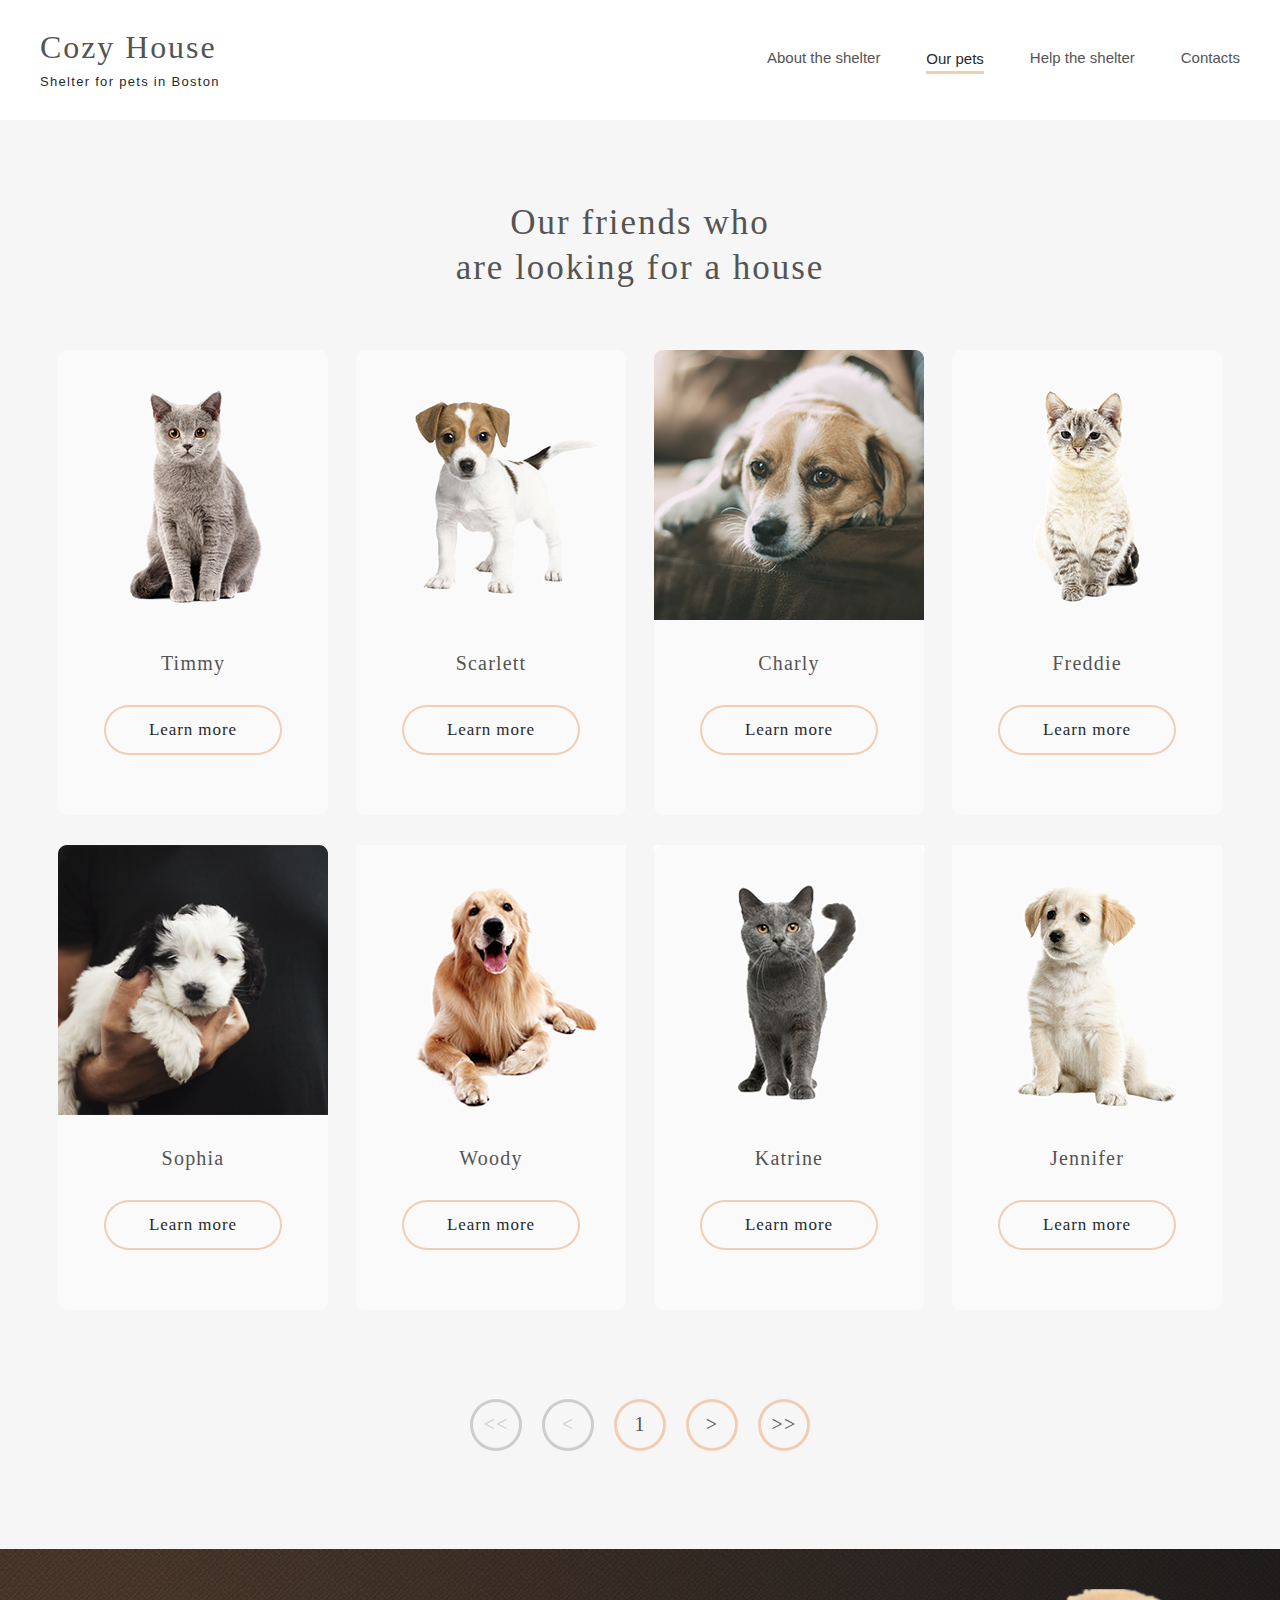
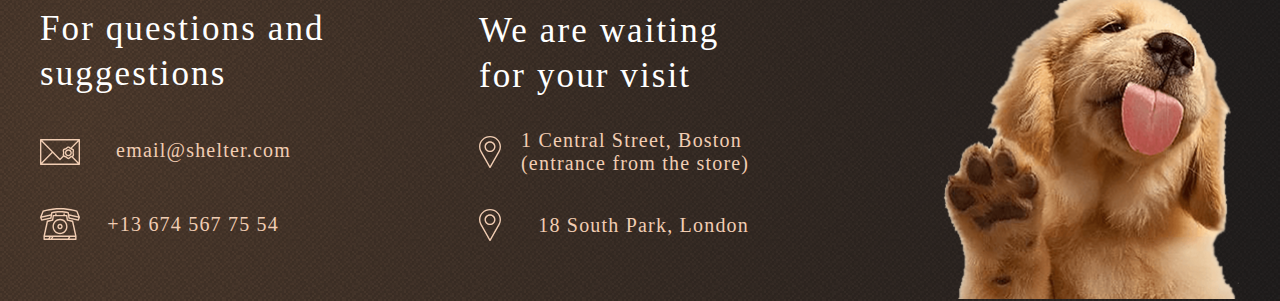
==== commit 37817a32: "feat: pagination and popup on pets page" ====
--- a/pages/pets/pets.html
+++ b/pages/pets/pets.html
@@ -10,6 +10,7 @@
   <link rel="icon" href="favicon.ico" type="image/x-icon">
 </head>
 <body>
+<div class="popup-card" style="display: none; opacity: 0;"></div>
 <div class="burger-wrapper">
   <div id="burger-menu-bg">
     <div class="burger-logo">
@@ -92,8 +93,8 @@
         <div class="pets__content__cards block-slides"></div>
       </div>
       <div class="pagination">
-        <button class="pagination__button to-start"><<</button>
-        <button class="pagination__button prev "><</button>
+        <button class="pagination__button to-start disabled"><<</button>
+        <button class="pagination__button prev disabled"><</button>
         <button class="pagination__button count-page">
           <span class="count-page">1</span>
         </button>
--- a/pages/pets/pets.css
+++ b/pages/pets/pets.css
@@ -884,6 +884,10 @@
   .popup-card .content .block-text .control {
     transform: translate(40px, -62px); }
 
+  .control.close img:hover {
+    cursor: pointer;
+    background-color: #F1CDB3; }
+
   header {
     padding-top: 3rem;
     padding-left: 1rem; }
@@ -1102,9 +1106,9 @@
   text-decoration: none; }
   #menu-list .list__item .list__link:hover {
     color: #292929; }
-  #menu-list .list__item .list__link .active {
+  #menu-list .list__item .list__link_active {
     color: #292929; }
-  #menu-list .list__item .list__link .disabled {
+  #menu-list .list__item .list__link_disabled {
     color: #545454; }
 
 .pets__content__cards {
@@ -1139,12 +1143,16 @@
 .pets {
   padding-bottom: 9.8rem;
   background: #F6F6F6; }
-  .pets__wrapper {
-    display: grid;
-    place-items: center; }
   .pets .pagination {
     display: flex;
     flex-direction: row; }
+    .pets .pagination .disabled {
+      box-shadow: inset 0 0 0 0.3rem #CDCDCD;
+      color: #CDCDCD; }
+      .pets .pagination .disabled:hover {
+        cursor: default;
+        box-shadow: inset 0 0 0 0.3rem #CDCDCD;
+        background-color: #FAFAFA; }
     .pets .pagination__button {
       display: flex;
       justify-content: center;
@@ -1170,17 +1178,10 @@
       .pets .pagination__button:hover {
         box-shadow: none;
         background-color: #FDDCC4; }
-      .pets .pagination__button__disabled {
-        box-shadow: inset 0 0 0 0.3rem #CDCDCD;
-        color: #CDCDCD; }
-        .pets .pagination__button__disabled:hover {
-          cursor: default;
-          box-shadow: inset 0 0 0 0.3rem #CDCDCD;
-          background-color: #FAFAFA; }
-      .pets .pagination__button__active {
+      .pets .pagination__button .active {
         background-color: #F1CDB3;
         box-shadow: inset 0 0 0 0.3rem #F1CDB3; }
-        .pets .pagination__button__active:hover {
+        .pets .pagination__button .active:hover {
           background-color: #FDDCC4; }
 
 .to-left {
@@ -1188,6 +1189,9 @@
 
 .to-right {
   animation: left 0.5s ease-in-out reverse; }
+
+.footer {
+  background: url(../../assets/images/noise_transparent@2x.png), radial-gradient(110.67% 538.64% at 5.73% 50%, #513D2F 0%, #1A1A1C 100%), #211F20; }
 
 @keyframes left {
   from {
@@ -1222,33 +1226,22 @@
     padding-top: 3rem;
     padding-left: 1rem; }
 
-  .pets {
-    padding-bottom: 4.4rem; }
-    .pets__wrapper {
-      display: flex; }
-    .pets__content__cards {
-      justify-content: center;
-      padding: 0;
-      margin-top: 1.3rem; }
-      .pets__content__cards .card__button {
-        margin-top: 0.05rem;
-        padding: 1.64rem 4.5rem; }
-      .pets__content__cards .card:nth-child(1) {
-        margin-top: 3rem; }
-      .pets__content__cards .card:nth-child(2) {
-        display: flex;
-        margin: 1.3rem; }
-        .pets__content__cards .card:nth-child(2) .card__title {
-          margin-top: 2.7rem; }
-      .pets__content__cards .card:nth-child(n+4) {
-        display: none; }
-      .pets__content__cards .card:nth-child(n+3) {
-        margin-top: 1.8rem; }
-    .pets .pagination__button:nth-child(1) {
-      margin-right: 0; }
-    .pets .pagination__button__active {
-      margin: 0; }
-    .pets .pagination__button:nth-child(5) {
-      margin-left: 0; } }
+  body > div.pets > div > div > div.pets__content > div > div > div:nth-child(2) {
+    display: flex; }
+
+  .block-slides .slides .card:nth-child(4),
+  .block-slides .slides .card:nth-child(5),
+  .block-slides .slides .card:nth-child(6) {
+    display: none; }
+
+  .pets__wrapper {
+    padding: 0; }
+
+  .block-slides {
+    max-width: 576px;
+    padding: 42px 74px 12px 74px; }
+
+  .slides {
+    flex-direction: column; } }
 
 /*# sourceMappingURL=pets.css.map */
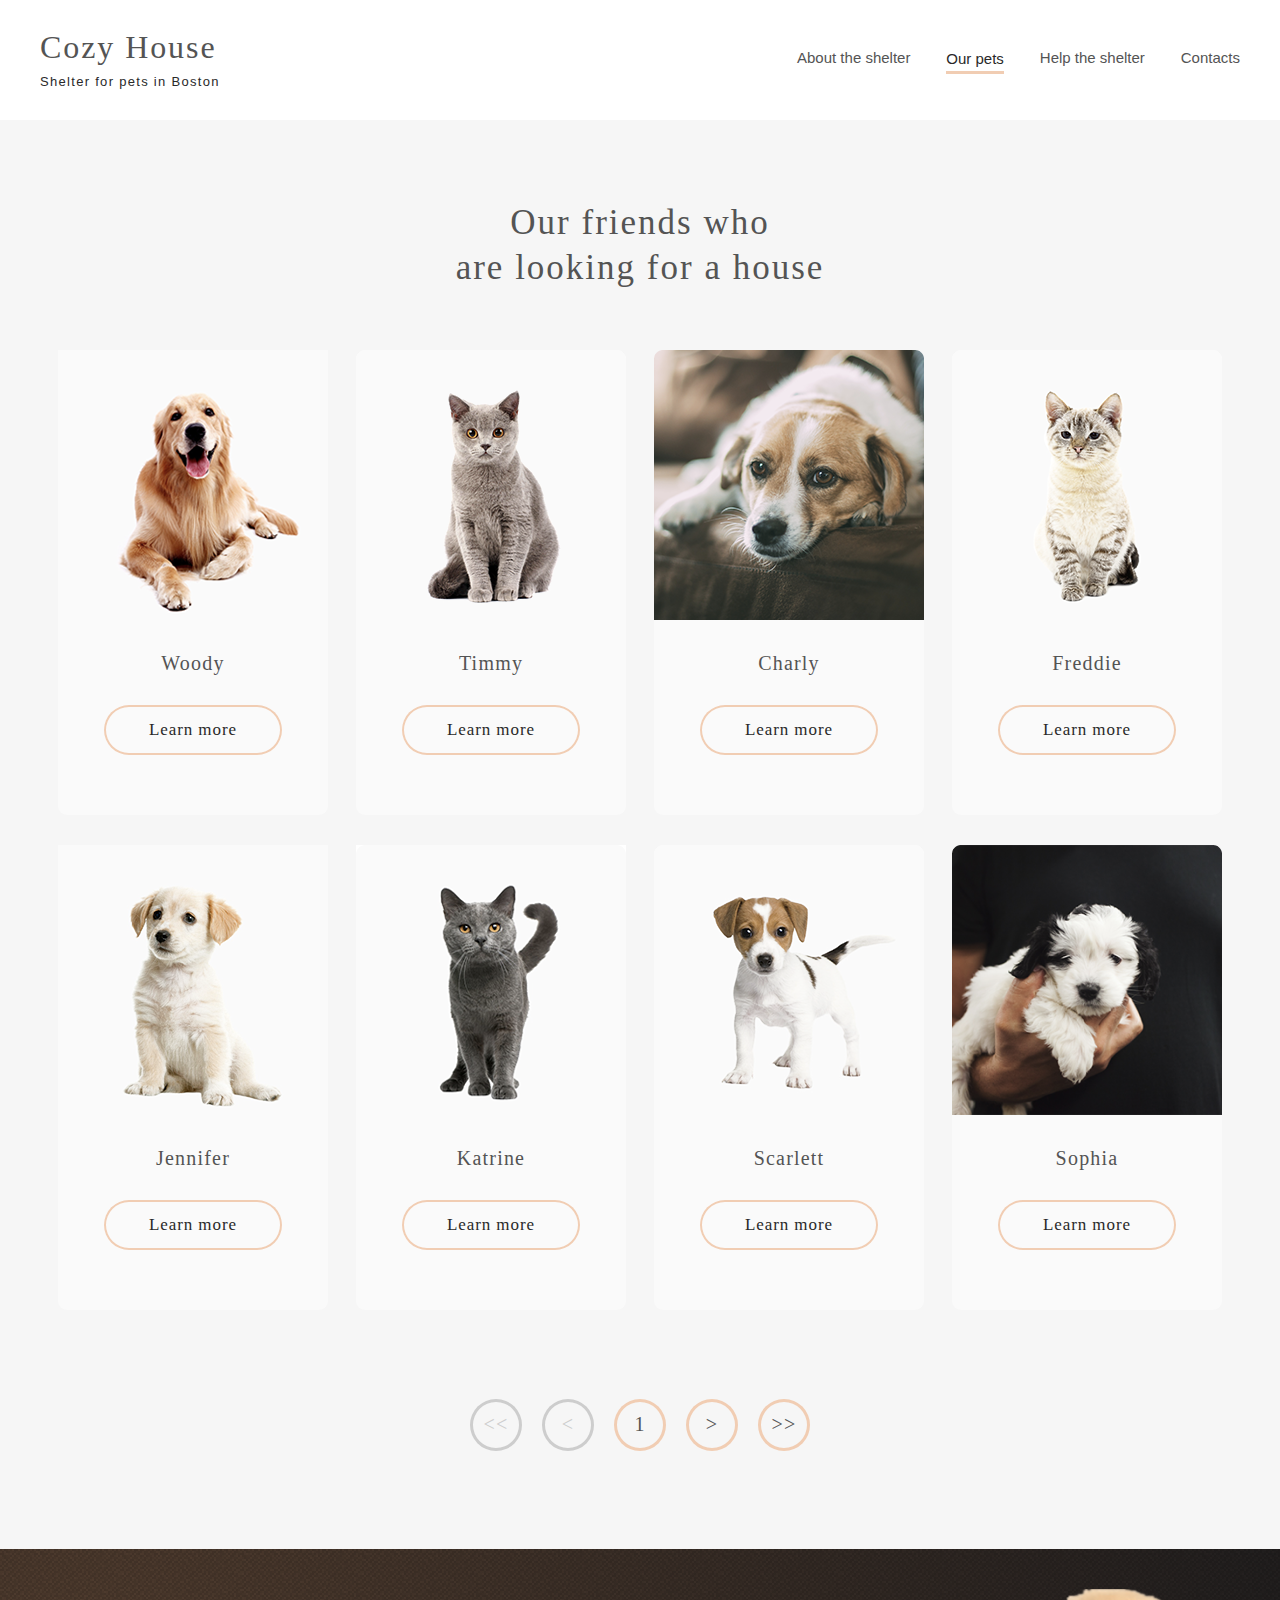
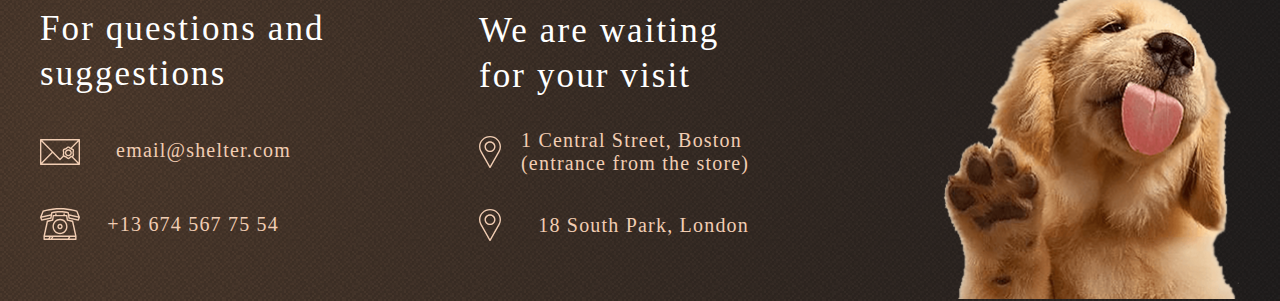
==== commit 35e5c82a: "fix: according to cross-check" ====
--- a/pages/pets/pets.html
+++ b/pages/pets/pets.html
@@ -9,23 +9,24 @@
   <link href="pets.css" type="text/css" rel="stylesheet">
   <link rel="icon" href="favicon.ico" type="image/x-icon">
 </head>
-<body>
-<div class="popup-card" style="display: none; opacity: 0;"></div>
+<body spellcheck="false">
 <div class="burger-wrapper">
   <div id="burger-menu-bg">
-    <div class="burger-logo">
-      <div class="burger-logo__title">
-        Cozy House
+    <a href="../main/main.html" class="logo_link">
+      <div class="burger-logo">
+        <div class="burger-logo__title">
+          Cozy House
+        </div>
+        <div class="burger-logo__subtitle">
+          Shelter for pets in Boston
+        </div>
       </div>
-      <div class="burger-logo__subtitle">
-        Shelter for pets in Boston
-      </div>
-    </div>
+    </a>
     <nav id="burger-menu" class="burger-menu">
       <img id="openBurger" class="burger-button" src="../../assets/images/main/start_screen/Burger.svg" alt="">
       <ul id="burger-menu-list" class="burger-list">
         <li class="burger-list__item">
-          <a class="list__link list__link_disabled" href="../main/main.html">
+          <a class="list__link list__link_not-active" href="../main/main.html">
             About the shelter
           </a>
         </li>
@@ -49,6 +50,8 @@
   </div>
 </div>
 <div id="burger-fade"></div>
+<div class="popup-card" style="display: none; opacity: 0;"></div>
+
 <div class="wrapper">
   <header id="main-header" class="header">
     <div class="logo">
--- a/pages/pets/pets.css
+++ b/pages/pets/pets.css
@@ -52,15 +52,32 @@
   transform: translate(62px, -52px);
   cursor: pointer; }
 
+.control.close img {
+  border-radius: 50%; }
+
+.control.close img:hover {
+  cursor: pointer;
+  background-color: #F1CDB3; }
+
 .popup-card .content .block-text h3 {
+  font-family: Georgia, Serif;
+  font-style: normal;
+  font-weight: normal;
+  font-size: 3.5rem;
+  line-height: 130%;
+  letter-spacing: 0.21rem;
+  color: #545454;
   color: #000; }
 
 .popup-card .content .block-text h4 {
-  padding-top: 10px;
-  font-family: Georgia;
-  font-size: 20px;
+  font-family: Georgia, Serif;
+  font-style: normal;
+  font-weight: normal;
+  font-size: 2rem;
   line-height: 115%;
-  letter-spacing: 0.06em; }
+  letter-spacing: 0.12rem;
+  color: #545454;
+  padding-top: 10px; }
 
 .popup-card .content .block-text p {
   padding-top: 40px;
@@ -130,7 +147,7 @@
 
 .menu {
   display: flex;
-  width: 47.3rem; }
+  width: 44.3rem; }
   .menu .burger-button {
     visibility: collapse; }
 
@@ -223,7 +240,7 @@
     display: flex;
     width: 100%;
     justify-content: space-between;
-    padding: 8rem 17.5rem 10rem 17.5rem; }
+    padding: 8rem 21.5rem 10rem 21.5rem; }
   .about .wrapper {
     justify-content: center; }
   .about__content {
@@ -342,6 +359,8 @@
           animation: left 0.5s ease-in-out; }
         .pets__content__cards .slide.to-right {
           animation: left 0.5s ease-in-out reverse; }
+      .pets__content__cards .card.hide {
+        opacity: .1; }
       .pets__content__cards .card {
         display: block;
         flex-direction: column;
@@ -837,10 +856,14 @@
           border-bottom: solid 3px #F1CDB3; }
           body #burger-menu-bg.show #burger-menu-list .burger-list__item .list__link_active:hover {
             border-bottom: transparent; }
+        body #burger-menu-bg.show #burger-menu-list .burger-list__item .list__link_not-active {
+          color: #CDCDCD; }
+          body #burger-menu-bg.show #burger-menu-list .burger-list__item .list__link_not-active:hover {
+            color: #fff; }
         body #burger-menu-bg.show #burger-menu-list .burger-list__item .list__link_disabled {
           color: #CDCDCD; }
           body #burger-menu-bg.show #burger-menu-list .burger-list__item .list__link_disabled:hover {
-            color: #fff; }
+            cursor: default; }
   body .burger-button {
     display: block;
     visibility: visible;
@@ -883,10 +906,6 @@
 
   .popup-card .content .block-text .control {
     transform: translate(40px, -62px); }
-
-  .control.close img:hover {
-    cursor: pointer;
-    background-color: #F1CDB3; }
 
   header {
     padding-top: 3rem;
@@ -1092,6 +1111,9 @@
 body > div.wrapper > header {
   margin: 0; }
 
+.burger-logo {
+  padding-right: 7rem; }
+
 header {
   padding: 3rem 4rem; }
   header .logo__title {
@@ -1100,6 +1122,9 @@
     color: #292929; }
   header .list__link_disabled {
     color: #545454; }
+
+.logo_link {
+  text-decoration: none; }
 
 #menu-list .list__item .list__link {
   color: #545454;
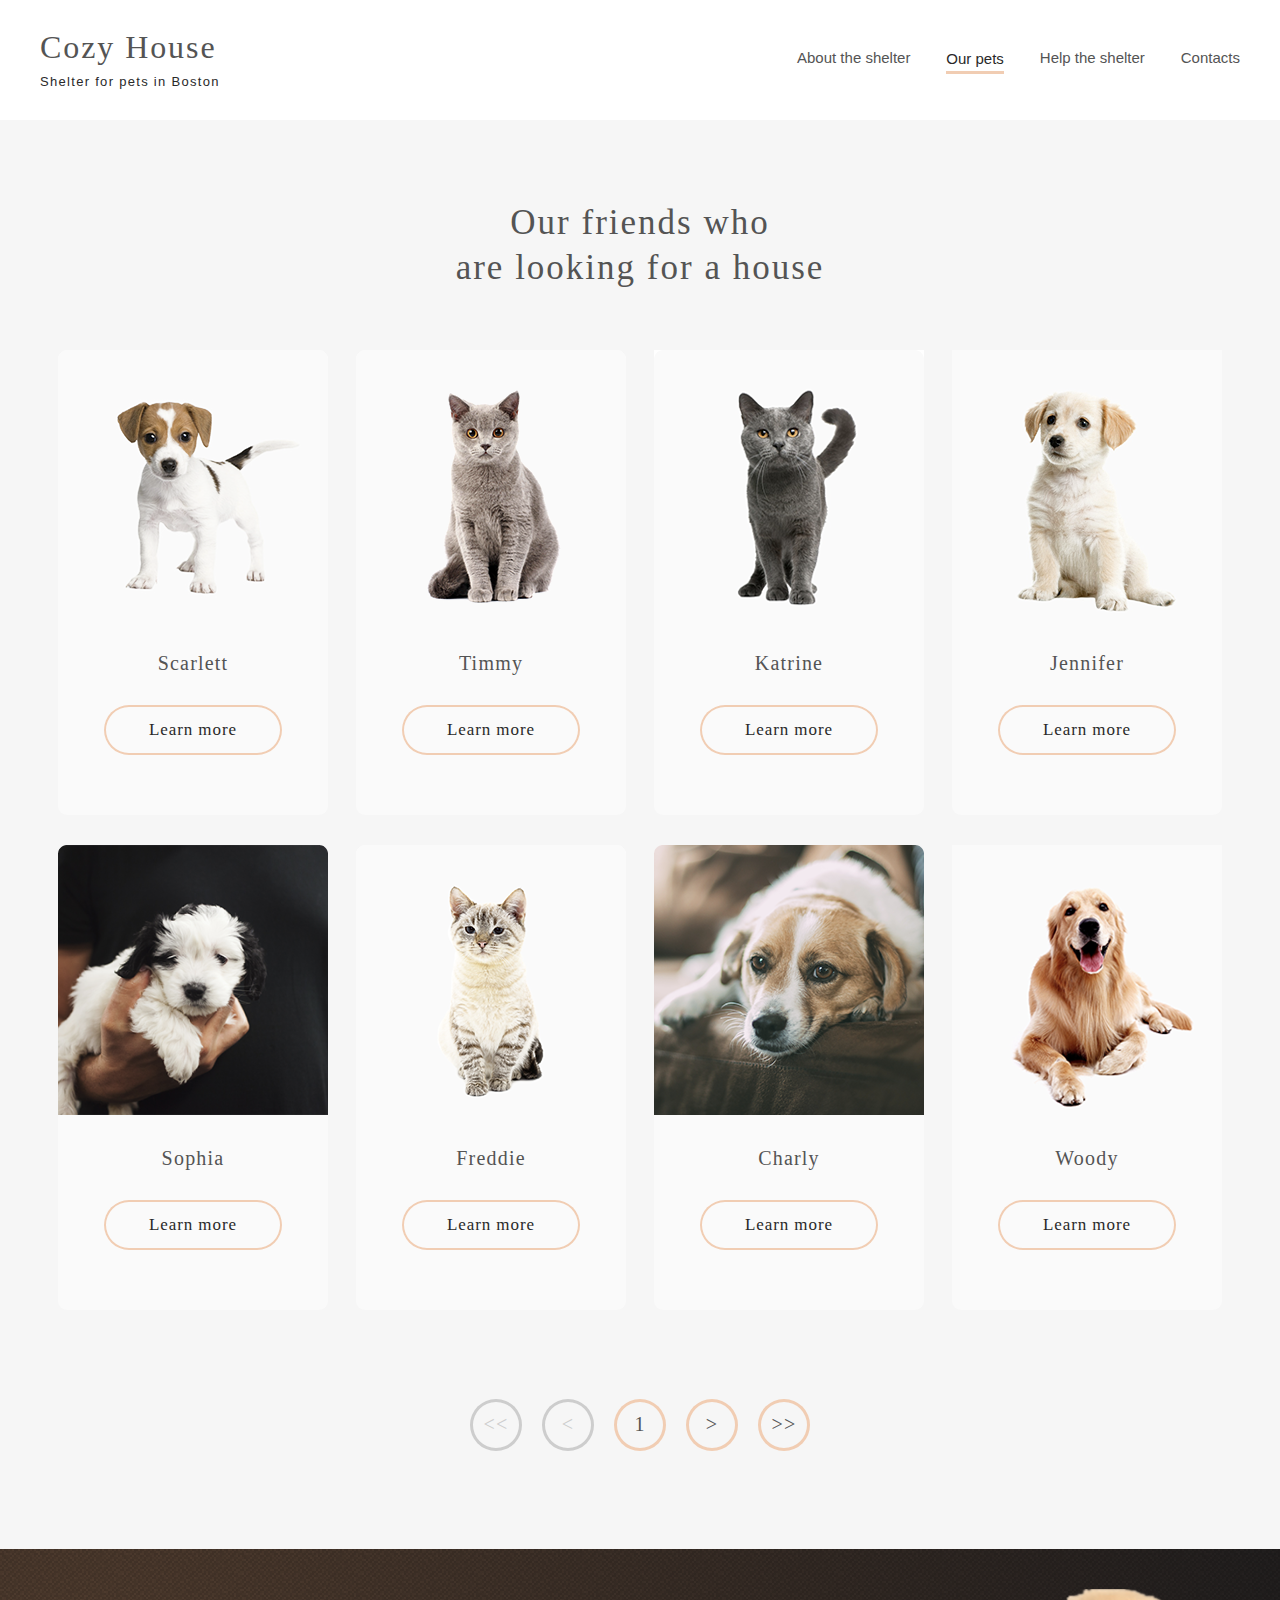
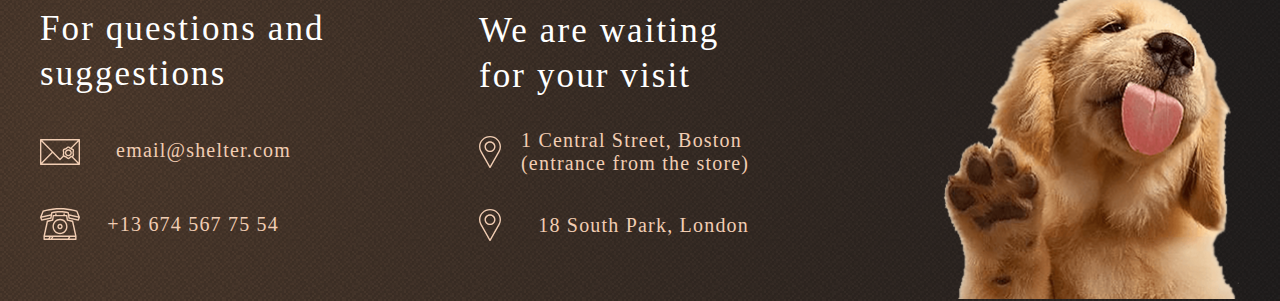
==== commit 989f3fd2: "feat: active logo" ====
--- a/pages/pets/pets.html
+++ b/pages/pets/pets.html
@@ -54,14 +54,17 @@
 
 <div class="wrapper">
   <header id="main-header" class="header">
-    <div class="logo">
-      <div class="logo__title">
-        Cozy House
+    <a href="../main/main.html">
+      <div class="logo">
+        <div class="logo__title">
+          Cozy House
+        </div>
+        <div class="logo__subtitle">
+          Shelter for pets in Boston
+        </div>
       </div>
-      <div class="logo__subtitle">
-        Shelter for pets in Boston
-      </div>
-    </div>
+    </a>
+
     <nav id="menu" class="menu">
       <ul id="menu-list" class="list">
         <li class="list__item">
--- a/pages/pets/pets.css
+++ b/pages/pets/pets.css
@@ -122,6 +122,9 @@
   width: 100%;
   padding: 6rem 4rem;
   transition: 400ms; }
+
+.header-inner a {
+  text-decoration: none; }
 
 .logo {
   display: flex;
@@ -371,7 +374,8 @@
         flex-shrink: 0;
         text-align: center;
         background-color: #fafafa;
-        transition: 0.3s ease-in-out; }
+        transition: 0.3s ease-in-out;
+        cursor: pointer; }
         .pets__content__cards .card:hover {
           box-shadow: 0px 2px 35px 14px rgba(13, 13, 13, 0.04); }
         .pets__content__cards .card__image {
@@ -790,6 +794,8 @@
     height: 80rem;
     background-color: #292929;
     opacity: .6; }
+  body #burger-fade:hover {
+    cursor: pointer; }
   body #burger-fade.show {
     display: block; }
   body .burger-wrapper {
@@ -1116,6 +1122,8 @@
 
 header {
   padding: 3rem 4rem; }
+  header a {
+    text-decoration: none; }
   header .logo__title {
     color: #545454; }
   header .logo__subtitle {
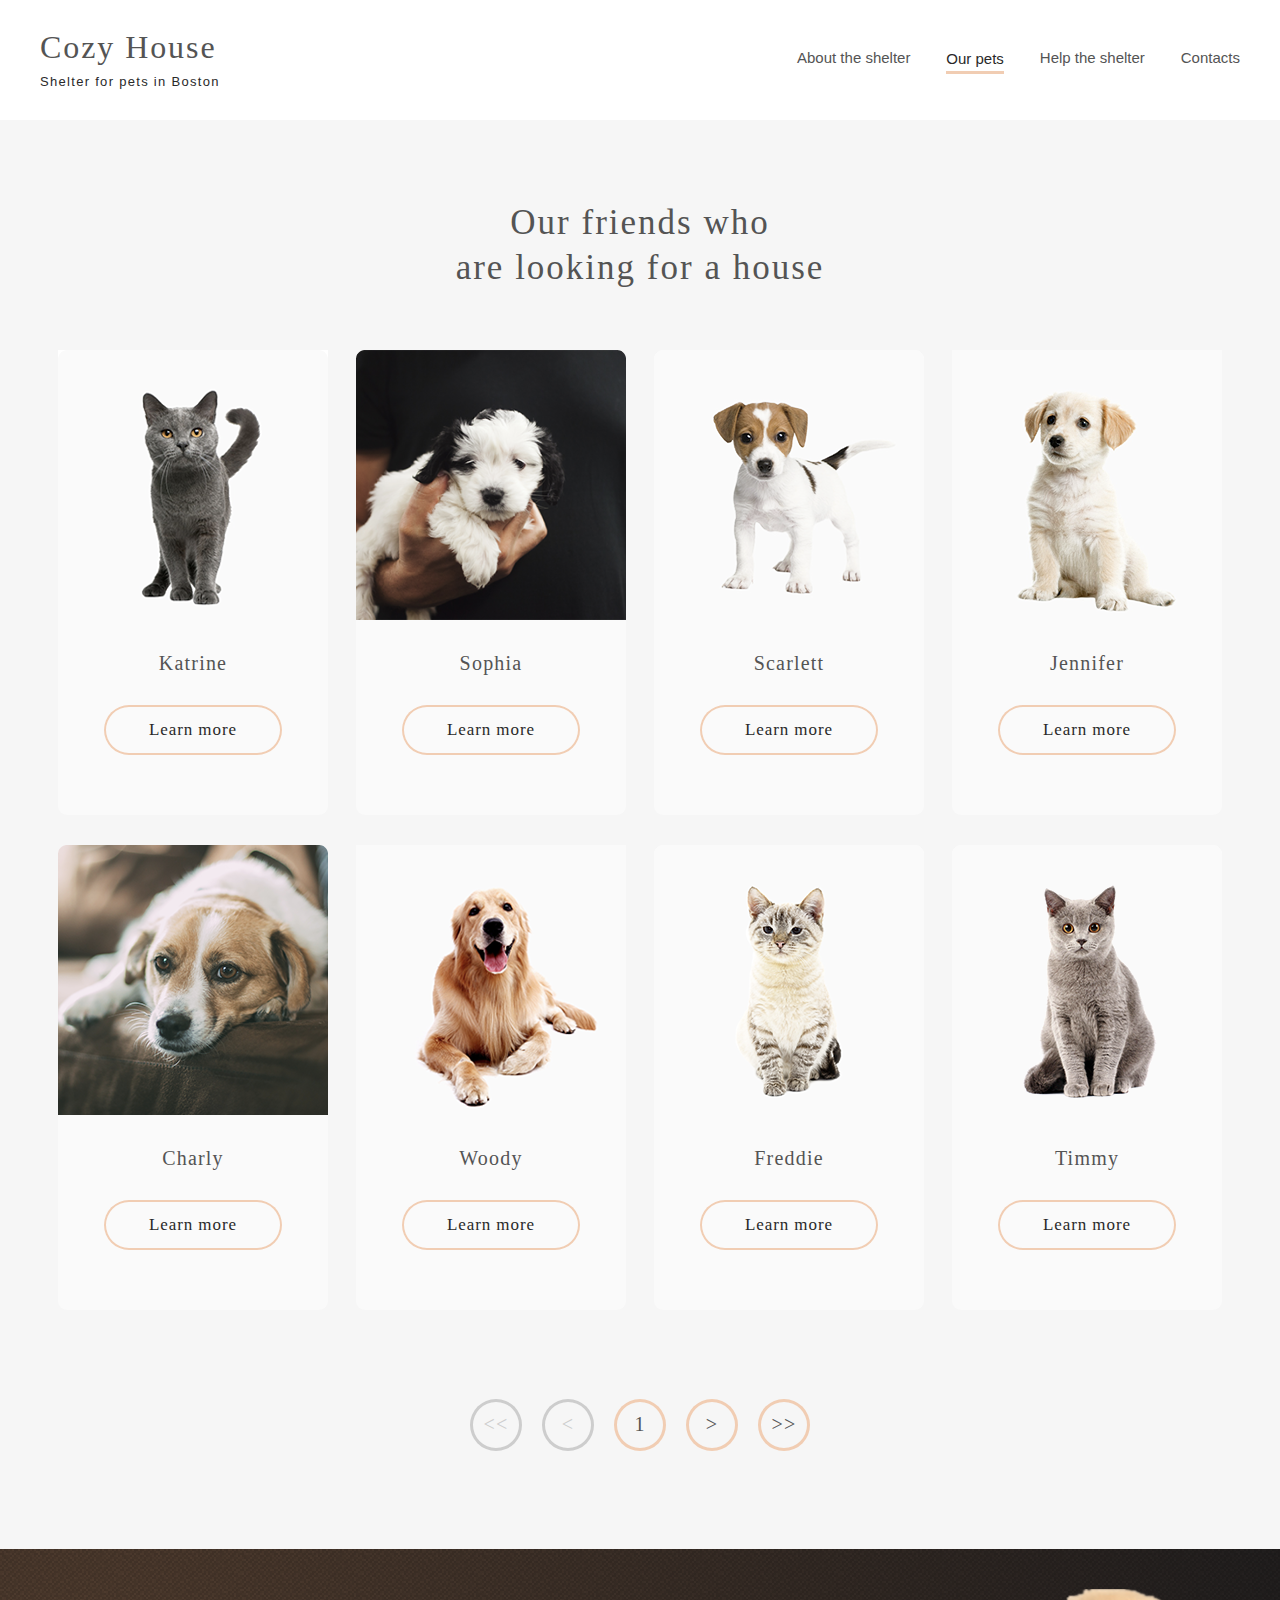
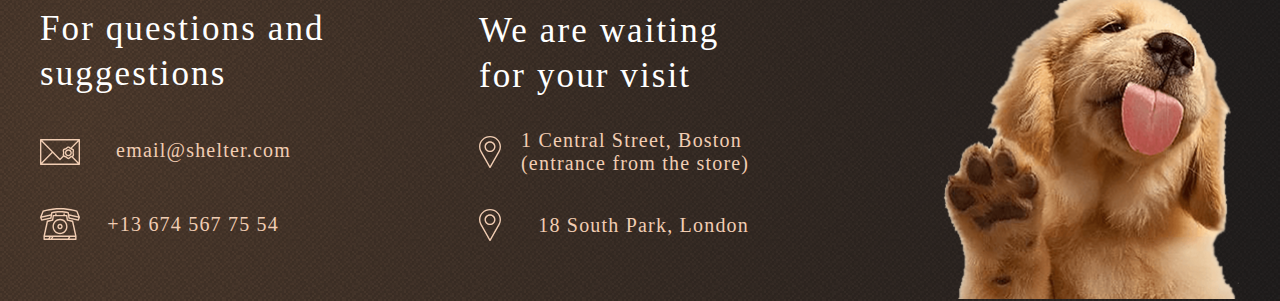
==== commit 8984719a: "fix: fix menu list" ====
--- a/pages/pets/pets.html
+++ b/pages/pets/pets.html
@@ -68,7 +68,7 @@
     <nav id="menu" class="menu">
       <ul id="menu-list" class="list">
         <li class="list__item">
-          <a class="list__link list__link_disabled" href="../main/main.html">
+          <a class="list__link list__link_not-active" href="../main/main.html">
             About the shelter
           </a>
         </li>
--- a/pages/pets/pets.css
+++ b/pages/pets/pets.css
@@ -178,10 +178,14 @@
         padding-top: 0.5rem; }
         #menu-list .list__item .list__link_active:hover {
           border-bottom: transparent; }
+      #menu-list .list__item .list__link_not-active {
+        color: #CDCDCD; }
+        #menu-list .list__item .list__link_not-active:hover {
+          color: #fff; }
       #menu-list .list__item .list__link_disabled {
         color: #CDCDCD; }
         #menu-list .list__item .list__link_disabled:hover {
-          color: #fff; }
+          cursor: default; }
 
 .bg {
   background: url(../../../assets/images/noise_transparent@2x.png), radial-gradient(100% 215.42% at 0% 0%, #5B483A 0%, #262425 100%), #211F20; }
@@ -708,7 +712,7 @@
 
   .about__wrapper {
     flex-direction: column-reverse;
-    padding: 8rem 16rem 9.7rem 16rem; }
+    align-items: center; }
   .about__content {
     margin: 0; }
   .about__description p {
@@ -764,8 +768,7 @@
 
   .donation__content {
     flex-direction: column-reverse;
-    margin-bottom: 9.7rem;
-    padding: 8rem 11.2rem 0 13.2rem; }
+    margin-bottom: 9.7rem; }
     .donation__content__image {
       padding-top: 6rem; }
     .donation__content__info {
@@ -972,7 +975,8 @@
 
   .about__wrapper {
     padding: 0;
-    margin-bottom: 4.1rem; }
+    margin-bottom: 4.1rem;
+    justify-content: center; }
   .about__content {
     align-items: center; }
   .about__title {
@@ -1143,6 +1147,8 @@
     color: #292929; }
   #menu-list .list__item .list__link_disabled {
     color: #545454; }
+    #menu-list .list__item .list__link_disabled:hover {
+      color: #545454; }
 
 .pets__content__cards {
   position: relative;
@@ -1244,7 +1250,7 @@
       .pets__content__cards .card:nth-child(n) {
         margin: 2rem; }
       .pets__content__cards .card:nth-child(3) {
-        display: flex; }
+        display: block; }
       .pets__content__cards .card:nth-child(n+8) {
         display: none; }
       .pets__content__cards .card:nth-child(n+3) {
